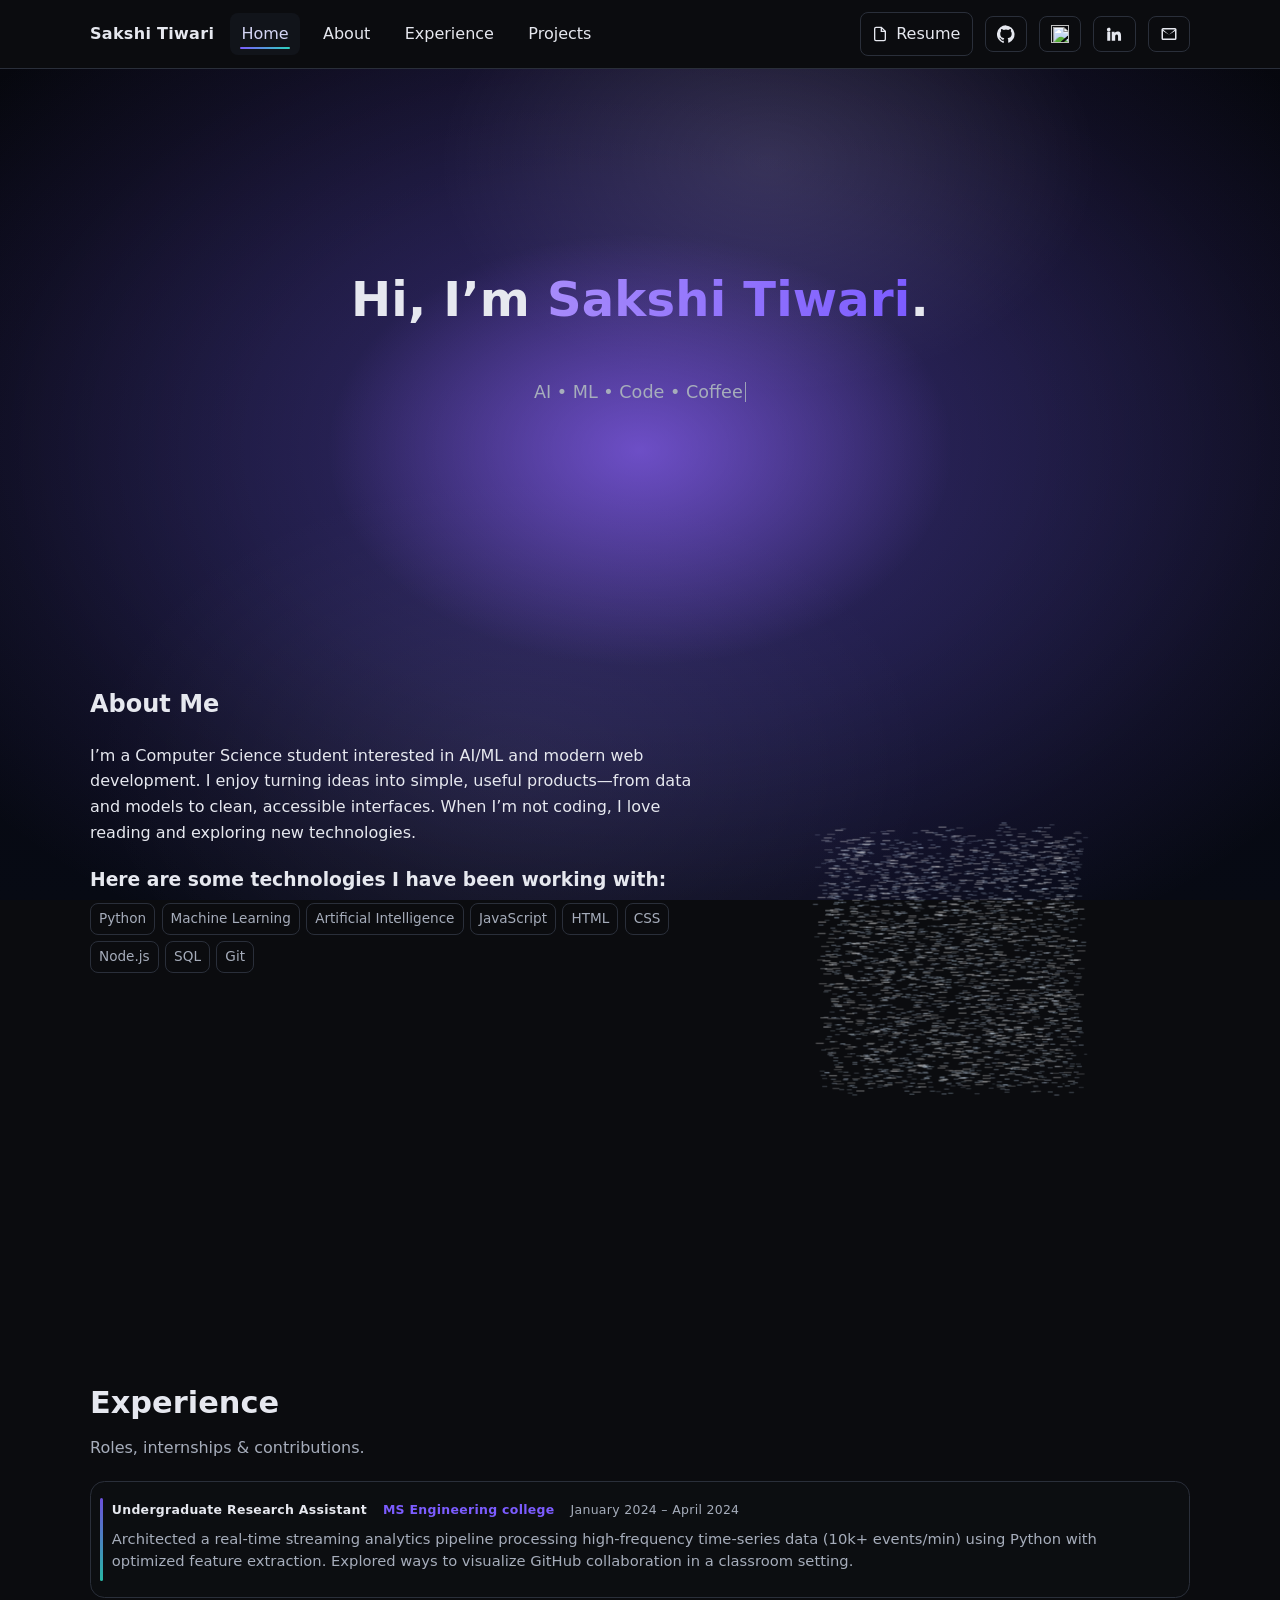
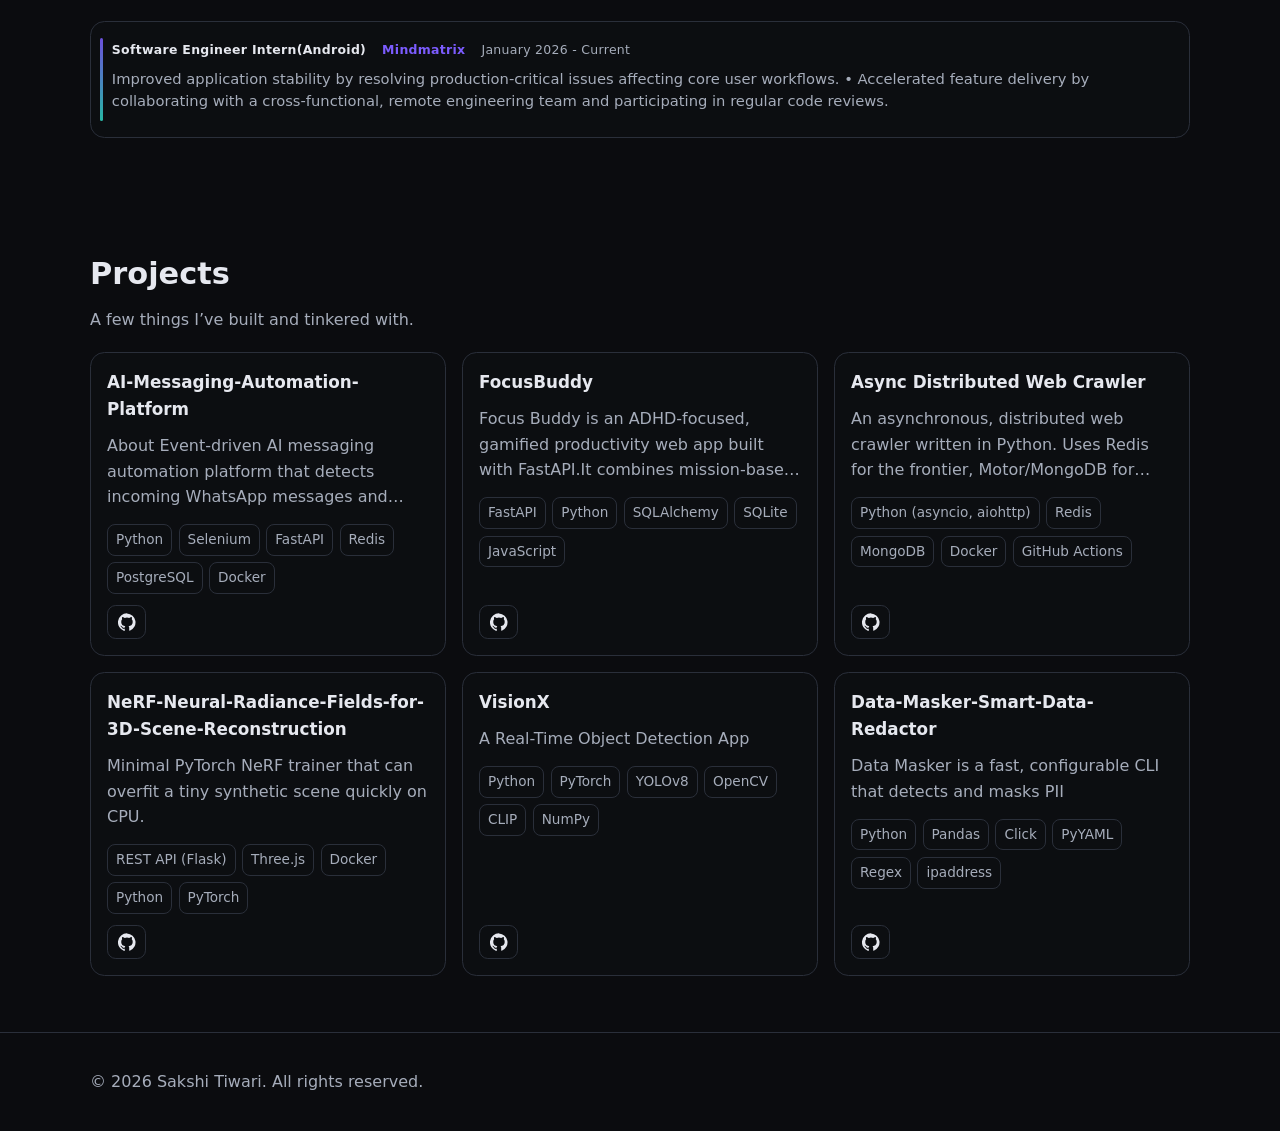
==== index.html @ 3c2d1589 "Fix site meta URLs for GitHub Pages" ====
<!doctype html>
<html lang="en" data-theme="dark">

<head>
  <meta charset="utf-8" />
  <meta name="viewport" content="width=device-width, initial-scale=1" />
  <title>Sakshi Tiwari — Portfolio</title>
  <meta name="description"
    content="Portfolio of Sakshi Tiwari — Computer Science student: projects, skills, and contact." />

  <!-- SEO / Social -->
  <meta property="og:title" content="Sakshi Tiwari — Portfolio" />
  <meta property="og:description" content="Computer Science student — selected projects and ways to get in touch." />
  <meta property="og:type" content="website" />
  <meta property="og:url" content="https://sakshi8365.github.io/Sakshi/" />
  <meta property="og:image" content="https://sakshi8365.github.io/Sakshi/assets/og-image.jpg" />
  <meta name="twitter:image" content="https://sakshi8365.github.io/Sakshi/assets/og-image.jpg" />
  <meta name="twitter:card" content="summary_large_image" />
  <!-- Reduce caching so updates appear immediately -->
  <meta http-equiv="Cache-Control" content="no-cache, no-store, must-revalidate" />
  <meta http-equiv="Pragma" content="no-cache" />
  <meta http-equiv="Expires" content="0" />

  <!-- Favicon uses your OG image so tab icon matches -->
  <link rel="icon" href="assets/og-image.jpg?v=3" type="image/jpeg" />
  <link rel="apple-touch-icon" href="assets/og-image.jpg?v=3" />
  <link rel="stylesheet" href="css/styles.css?v=31" />
  <script defer src="js/script.js?v=62"></script>
</head>

<body>
  <a class="skip-link" href="#main">Skip to content</a>
  <!-- Global background effect layers: shine, shimmer, glimmer -->
  <div class="bg-effect-layers" aria-hidden="true">
    <div class="bg-shimmer"></div>
    <div class="bg-shine"></div>
    <div class="bg-glimmer-layer"></div>
  </div>

  <header class="site-header" role="banner">
    <div class="container header-inner">
      <div class="brand">
        <a class="logo" href="#home">Sakshi Tiwari</a>
        <nav class="nav nav-links" aria-label="In-page">
          <a href="#home">Home</a>
          <a href="#about">About</a>
          <a href="#experience">Experience</a>
          <a href="#projects">Projects</a>
        </nav>
      </div>
      <nav class="nav" aria-label="Primary">
        <a class="btn shine shimmer" href="assets/resume.pdf?v=6" target="_blank" rel="noopener" download aria-label="Resume" title="Resume">
          <svg class="icon" viewBox="0 0 24 24" width="16" height="16" aria-hidden="true" focusable="false">
            <path fill="none" stroke="currentColor" stroke-width="2" d="M14 2H6a2 2 0 0 0-2 2v16a2 2 0 0 0 2 2h12a2 2 0 0 0 2-2V8z" />
            <polyline fill="none" stroke="currentColor" stroke-width="2" points="14 2 14 8 20 8" />
          </svg>
          <span>Resume</span>
        </a>
        <a class="btn-icon icon-link" href="https://github.com/Sakshi8365" target="_blank" rel="noopener"
          aria-label="GitHub" title="GitHub">
          <svg class="icon" viewBox="0 0 24 24" width="18" height="18" aria-hidden="true" focusable="false">
            <path fill="currentColor"
              d="M12 .5a12 12 0 0 0-3.79 23.4c.6.11.82-.26.82-.58v-2.23c-3.34.73-4.04-1.61-4.04-1.61a3.18 3.18 0 0 0-1.34-1.76c-1.1-.75.09-.74.09-.74a2.5 2.5 0 0 1 1.82 1.22 2.54 2.54 0 0 0 3.47 1 2.54 2.54 0 0 1 .76-1.6c-2.66-.3-5.46-1.33-5.46-5.9a4.63 4.63 0 0 1 1.23-3.22 4.3 4.3 0 0 1 .12-3.18s1-.32 3.3 1.23a11.4 11.4 0 0 1 6 0c2.28-1.55 3.28-1.23 3.28-1.23.44 1 .47 2.14.1 3.18a4.63 4.63 0 0 1 1.23 3.22c0 4.6-2.8 5.6-5.47 5.9a2.84 2.84 0 0 1 .81 2.2v3.27c0 .32.21.7.83.58A12 12 0 0 0 12 .5z" />
          </svg>
        </a>
        <a class="btn-icon icon-link" href="https://leetcode.com/u/Lovechan/" target="_blank" rel="noopener" aria-label="LeetCode" title="LeetCode">
          <img src="https://cdn.simpleicons.org/leetcode/e6e8ef" width="18" height="18" alt="" style="display:block" />
        </a>
        <a class="btn-icon icon-link" href="https://www.linkedin.com/in/sakshitiwari2" target="_blank" rel="noopener"
          aria-label="LinkedIn" title="LinkedIn">
          <svg class="icon" viewBox="0 0 24 24" width="18" height="18" aria-hidden="true" focusable="false">
            <path fill="currentColor"
              d="M4.98 3.5a2.5 2.5 0 11.02 5.001A2.5 2.5 0 014.98 3.5zM3 9h4v12H3zM9 9h3.8v1.71h.05c.53-1 1.83-2.06 3.77-2.06 4.03 0 4.78 2.65 4.78 6.1V21h-4v-5.34c0-1.27-.02-2.9-1.77-2.9-1.78 0-2.05 1.38-2.05 2.8V21H9z" />
          </svg>
        </a>
        <a class="btn-icon icon-link" href="mailto:sakshit9703@gmail.com" aria-label="Email" title="Email">
          <svg class="icon" viewBox="0 0 24 24" width="18" height="18" aria-hidden="true" focusable="false">
            <path fill="currentColor"
              d="M20 4H4a2 2 0 0 0-2 2v12a2 2 0 0 0 2 2h16a2 2 0 0 0 2-2V6a2 2 0 0 0-2-2zm0 2v.01L12 13 4 6.01V6h16zM4 18V8l8 5 8-5v10H4z" />
          </svg>
        </a>
      </nav>
    </div>
  </header>

  <main id="main" class="site-main" role="main">
    <!-- Hero -->
    <section id="home" class="section hero" aria-label="Introduction">
      <div class="container hero-inner glimmer-host">
        <h1 class="reveal">Hi, I’m <span class="accent accent-animated">Sakshi Tiwari</span>.</h1>
        <p class="lead reveal reveal-2">
          <span id="typewriter" class="typewriter" aria-live="polite">I’m a Computer Science student exploring web and
            software development.</span>
        </p>

        <div class="glimmer-layer" aria-hidden="true"></div>
      </div>
    </section>

    <!-- About (moved up under hero) -->
    <section id="about" class="section" aria-label="About me">
      <div class="container">
        <div class="about-grid">
          <div>
            <h2>About Me</h2>
            <p>
              I’m a Computer Science student interested in AI/ML and modern web development. I enjoy turning ideas into
              simple, useful products—from data and models to clean, accessible interfaces. When I’m not coding, I love
              reading and exploring new technologies.
            </p>
            
            <div class="skills-block">
              <h3>Here are some technologies I have been working with:</h3>
              <ul class="tags" aria-label="Skills">
                <li>Python</li>
                <li>Machine Learning</li>
                <li>Artificial Intelligence</li>
                <li>JavaScript</li>
                <li>HTML</li>
                <li>CSS</li>
                <li>Node.js</li>
                <li>SQL</li>
                <li>Git</li>
              </ul>
            </div>
          </div>
          <div class="about-photo">
            <img class="about-photo-source" src="assets/download.png?v=1" alt="Photo of Sakshi Tiwari"
              width="480" height="560" loading="eager" decoding="async" />
            <canvas class="simulation-container photo-simulation" width="480" height="560" aria-label="Photo-based particle silhouette"></canvas>
          </div>
        </div>
      </div>
    </section>

    <!-- Experience -->
    <section id="experience" class="section" aria-label="Experience timeline">
      <div class="container">
        <div class="section-head">
          <h2>Experience</h2>
          <p class="section-sub">Roles, internships & contributions.</p>
        </div>
        <ol class="experience-list" aria-label="Timeline">
          <li class="experience-item reveal">
            <div class="exp-meta">
              <span class="exp-role">Undergraduate Research Assistant</span>
              <span class="exp-company">MS Engineering college</span>
              <span class="exp-dates">January 2024 – April 2024</span>
            </div>
            <p class="exp-desc">Architected a real-time streaming analytics pipeline processing high-frequency time-series data (10k+ events/min) using Python with optimized feature extraction.
 Explored ways to visualize GitHub collaboration in a classroom setting.</p>
          </li>
          <li class="experience-item reveal reveal-2">
            <div class="exp-meta">
              <span class="exp-role">Software Engineer Intern(Android)</span>
              <span class="exp-company">Mindmatrix</span>
              <span class="exp-dates">January 2026 - Current</span>
            </div>
            <p class="exp-desc"> Improved application stability by resolving production-critical issues affecting core user workflows.
• Accelerated feature delivery by collaborating with a cross-functional, remote engineering team and
participating in regular code reviews.</p>
            <ul class="exp-tags tags">
          
            </ul>
          </li>
        </ol>
      </div>
    </section>

    <!-- Projects -->
    <section id="My Pet Projects" class="section" aria-label="Projects">
      <div class="container">
        <div class="section-head">
          <h2>Projects</h2>
          <p class="section-sub">A few things I’ve built and tinkered with.</p>
        </div>
        <div id="projects-grid" class="grid" aria-live="polite"></div>
      </div>
    </section>


  </main>

  <footer class="site-footer" role="contentinfo">
    <div class="container">
      <p>© <span id="year"></span> Sakshi Tiwari. All rights reserved.</p>
    </div>
  </footer>
</body>

</html>
---- css/styles.css ----
/*
  Portfolio styles
  - Mobile-first, responsive
  - Light/Dark via [data-theme] on html
*/

:root {
  --bg: #0b0c0f;
  --bg-elev: #141720;
  --text: #e6e8ef;
  --muted: #a6adbb;
  --accent: #7c5cff;
  --accent-2: #2dd4bf;
  --border: #2a2f3a;
  --shadow: 0 10px 30px rgba(0,0,0,.25);
  /* spotlight position for 3D glow */
  --spot-x: 50%;
  --spot-y: 50%;
  /* baseline gloss intensity for overlays */
  --gloss-opacity: .44;
}

html[data-theme="light"] {
  --bg: #ffffff;
  --bg-elev: #f7f7fb;
  --text: #0b0c0f;
  --muted: #4a5568;
  --accent: #5b34ff;
  --accent-2: #14b8a6;
  --border: #e5e7eb;
}

* { box-sizing: border-box; }
html, body { height: 100%; }
body {
  margin: 0;
  font-family: ui-sans-serif, system-ui, -apple-system, Segoe UI, Roboto, Helvetica, Arial, "Apple Color Emoji", "Segoe UI Emoji";
  background-color: var(--bg);
  color: var(--text);
  line-height: 1.6;
}

/* Smooth scroll between in-page links */
html { scroll-behavior: smooth; }

/* Themed background: black → purple emphasis */
html[data-theme="dark"] body {
  /* Deep navy base with brighter, shinier purple glow */
  background-image:
    /* Core bright glow that follows the spotlight */
    radial-gradient(520px 360px at var(--spot-x, 50%) var(--spot-y, 50%), rgba(146, 102, 255, 0.60) 0%, rgba(146, 102, 255, 0.00) 60%),
    /* Larger soft halo for smoother falloff */
    radial-gradient(1200px 820px at var(--spot-x, 50%) var(--spot-y, 50%), rgba(124, 92, 255, 0.38) 0%, rgba(124, 92, 255, 0.00) 70%),
  /* Subtle specular highlight near the top (a bit stronger) */
  radial-gradient(600px 420px at 60% 18%, rgba(255, 255, 255, 0.12) 0%, rgba(255, 255, 255, 0.00) 55%),
  /* Secondary soft highlight near bottom */
  radial-gradient(700px 480px at 40% 85%, rgba(255, 255, 255, 0.06) 0%, rgba(255, 255, 255, 0.00) 60%),
    /* Edge vignette for depth */
    radial-gradient(closest-side at 50% 50%, rgba(0, 0, 0, 0.00) 60%, rgba(0, 0, 0, 0.38) 100%),
    /* Base navy */
    linear-gradient(180deg, #0a0b16 0%, #0b1020 100%);
  background-attachment: fixed, fixed, fixed, fixed, fixed, fixed;
  background-repeat: no-repeat;
}

html[data-theme="light"] body {
  /* Brighter purple tint with gentle highlight for light mode */
  background-image:
    radial-gradient(520px 360px at var(--spot-x, 50%) var(--spot-y, 50%), rgba(146, 102, 255, 0.22) 0%, rgba(146, 102, 255, 0.00) 60%),
    radial-gradient(1000px 700px at var(--spot-x, 50%) var(--spot-y, 50%), rgba(124, 92, 255, 0.12) 0%, rgba(124, 92, 255, 0.00) 70%),
    radial-gradient(600px 420px at 60% 18%, rgba(255, 255, 255, 0.14) 0%, rgba(255, 255, 255, 0.00) 60%),
    linear-gradient(180deg, #f7f7fb 0%, #eef0f6 100%);
  background-attachment: fixed, fixed, fixed, fixed;
  background-repeat: no-repeat;
}

/* Glossy overlay that adds a sheen across the page */
@media (prefers-reduced-motion: no-preference) {
  /* Animated diagonal sweep for ULTRA gloss */
  html[data-theme="dark"] body::before {
    content: ""; position: fixed; inset: 0; pointer-events: none; z-index: 0;
    background-image:
      /* sheen sweep */
      linear-gradient(115deg,
        rgba(255,255,255,0.00) 32%,
        rgba(255,255,255,0.05) 42%,
        rgba(255,255,255,0.18) 49%,
        rgba(255,255,255,0.07) 54%,
        rgba(255,255,255,0.00) 64%),
      /* repeating sparkle layers */
      radial-gradient(circle at center, rgba(255,255,255,0.12) 0 1.2px, rgba(255,255,255,0) 2px),
      radial-gradient(circle at center, rgba(255,255,255,0.10) 0 1px, rgba(255,255,255,0) 1.6px),
      radial-gradient(circle at center, rgba(255,255,255,0.08) 0 1.4px, rgba(255,255,255,0) 2.2px);
    background-size: 200% 200%, 120px 120px, 90px 90px, 160px 160px;
    background-position: -120% -120%, 0 0, 35px 55px, 70px 20px;
    mix-blend-mode: screen;
    animation: sparkleDrift 18s linear infinite;
    opacity: .06;
  }
  html[data-theme="light"] body::before {
    content: ""; position: fixed; inset: 0; pointer-events: none; z-index: 0;
    background-image:
      linear-gradient(115deg,
        rgba(255,255,255,0.00) 32%,
        rgba(255,255,255,0.25) 45%,
        rgba(255,255,255,0.10) 52%,
        rgba(255,255,255,0.00) 64%),
      radial-gradient(circle at center, rgba(255,255,255,0.20) 0 1.2px, rgba(255,255,255,0) 2px),
      radial-gradient(circle at center, rgba(255,255,255,0.14) 0 1px, rgba(255,255,255,0) 1.6px),
      radial-gradient(circle at center, rgba(255,255,255,0.12) 0 1.4px, rgba(255,255,255,0) 2.2px);
    background-size: 200% 200%, 120px 120px, 90px 90px, 160px 160px;
    background-position: -120% -120%, 0 0, 35px 55px, 70px 20px;
    mix-blend-mode: overlay;
    animation: sparkleDrift 22s linear infinite;
    opacity: .04;
  }
  @keyframes sparkleDrift {
    to {
      background-position: 120% 120%, 40px 60px, 5px 85px, 90px 0;
    }
  }

  html[data-theme="dark"] body::after {
    content: ""; position: fixed; inset: 0; pointer-events: none; z-index: 0;
    background-image:
      radial-gradient(var(--gloss-size, 520px 380px) at var(--spot-x, 50%) var(--spot-y, 50%), rgba(255,255,255,0.18), rgba(255,255,255,0) 70%);
    mix-blend-mode: soft-light;
    opacity: var(--gloss-opacity, .12); transition: opacity .25s ease;
    background-repeat: no-repeat;
  }
  html[data-theme="light"] body::after {
    content: ""; position: fixed; inset: 0; pointer-events: none; z-index: 0;
    background-image:
      radial-gradient(var(--gloss-size, 520px 380px) at var(--spot-x, 50%) var(--spot-y, 50%), rgba(255,255,255,0.22), rgba(255,255,255,0) 70%);
    mix-blend-mode: overlay;
    opacity: var(--gloss-opacity, .10); transition: opacity .25s ease;
    background-repeat: no-repeat;
  }
  /* pulse via variable to allow JS control */
  html.gloss-active { --gloss-opacity: .10; }
}

/* Shape variants for the cursor-following glow */
@media (prefers-reduced-motion: no-preference) {
  /* RING (donut) shape - dark */
  html[data-glow-shape="ring"][data-theme="dark"] body::after {
    background-image:
      /* ring on top */
      radial-gradient(
        var(--gloss-size, 420px 420px) at var(--spot-x, 50%) var(--spot-y, 50%),
        rgba(255,255,255,0) 35%,
        rgba(255,255,255,0.34) 44%,
        rgba(255,255,255,0.10) 52%,
        rgba(255,255,255,0) 60%
      ),
      /* faint core */
      radial-gradient(180px 140px at var(--spot-x, 50%) var(--spot-y, 50%), rgba(255,255,255,0.06), rgba(255,255,255,0) 70%),
      /* angled streaks */
      linear-gradient(120deg,
        rgba(255,255,255,0.00) 15%,
        rgba(255,255,255,0.06) 32%,
        rgba(255,255,255,0.12) 37%,
        rgba(255,255,255,0.00) 44%,
        rgba(255,255,255,0.08) 52%,
        rgba(255,255,255,0.00) 60%);
  }
  /* RING (donut) shape - light */
  html[data-glow-shape="ring"][data-theme="light"] body::after {
    background-image:
      radial-gradient(
        var(--gloss-size, 420px 420px) at var(--spot-x, 50%) var(--spot-y, 50%),
        rgba(255,255,255,0) 35%,
        rgba(255,255,255,0.28) 44%,
        rgba(255,255,255,0.10) 52%,
        rgba(255,255,255,0) 60%
      ),
      radial-gradient(180px 140px at var(--spot-x, 50%) var(--spot-y, 50%), rgba(255,255,255,0.12), rgba(255,255,255,0) 70%),
      linear-gradient(120deg,
        rgba(255,255,255,0.00) 18%,
        rgba(255,255,255,0.20) 38%,
        rgba(255,255,255,0.10) 45%,
        rgba(255,255,255,0.00) 55%);
  }
}

/* Subtle AURA shape: soft multi-radius glow, no hard edges or streaks */
@media (prefers-reduced-motion: no-preference) {
  html[data-glow-shape="aura"][data-theme="dark"] body::after {
    background-image:
      radial-gradient(var(--gloss-size, 560px 420px) at var(--spot-x, 50%) var(--spot-y, 50%), rgba(255,255,255,0.14), rgba(255,255,255,0) 65%),
      radial-gradient(1100px 800px at var(--spot-x, 50%) var(--spot-y, 50%), rgba(255,255,255,0.05), rgba(255,255,255,0) 72%);
  }
  html[data-glow-shape="aura"][data-theme="light"] body::after {
    background-image:
      radial-gradient(var(--gloss-size, 560px 420px) at var(--spot-x, 50%) var(--spot-y, 50%), rgba(255,255,255,0.20), rgba(255,255,255,0) 65%),
      radial-gradient(1100px 800px at var(--spot-x, 50%) var(--spot-y, 50%), rgba(255,255,255,0.08), rgba(255,255,255,0) 72%);
  }
}

.container {
  width: min(1100px, 92%);
  margin: 0 auto;
}

.skip-link {
  position: absolute; left: -9999px; top: auto; width: 1px; height: 1px; overflow: hidden;
}
.skip-link:focus { position: static; width: auto; height: auto; padding: .5rem 1rem; background: var(--accent); color: #fff; }

/* Header */
.site-header { position: sticky; top: 0; z-index: 10; backdrop-filter: blur(8px); background: color-mix(in oklab, var(--bg) 85%, transparent); border-bottom: 1px solid var(--border); }
.header-inner { display: flex; align-items: center; justify-content: space-between; padding: .75rem 0; }
.logo { font-weight: 700; letter-spacing: .3px; color: var(--text); text-decoration: none; }
.brand { display: flex; align-items: center; gap: 1rem; }
.nav { display: flex; gap: .75rem; align-items: center; }
.nav a { color: var(--text); text-decoration: none; padding: .5rem .7rem; border-radius: .5rem; }
.nav a:hover { background: var(--bg-elev); }
.nav-links a { position: relative; }
.nav-links a::after {
  content: ""; position: absolute; left: .6rem; right: .6rem; bottom: .35rem; height: 2px;
  background: linear-gradient(90deg, var(--accent), var(--accent-2)); border-radius: 2px;
  transform: scaleX(0); transform-origin: left; transition: transform .25s ease;
}
.nav-links a.active { color: color-mix(in oklab, var(--text) 85%, var(--accent)); background: color-mix(in oklab, var(--bg-elev) 70%, transparent); }
.nav-links a.active::after { transform: scaleX(1); }

.btn { display: inline-flex; align-items: center; gap: .5rem; padding: .65rem 1rem; border: 1px solid var(--border); border-radius: .6rem; color: var(--text); text-decoration: none; background: transparent; box-shadow: none; }
.btn:hover { border-color: color-mix(in oklab, var(--accent) 60%, var(--border)); }
.btn-primary { background: linear-gradient(135deg, var(--accent), var(--accent-2)); color: #fff; border: none; }
.btn .icon { width: 16px; height: 16px; }
.btn-icon { display: inline-flex; align-items: center; justify-content: center; border: 1px solid var(--border); background: transparent; color: var(--text); border-radius: .55rem; padding: .45rem .6rem; cursor: pointer; line-height: 0; }
.btn-icon:hover { background: var(--bg-elev); }
.icon-link .icon { width: 18px; height: 18px; }

/* Starfield canvas behind content */
.starfield {
  position: fixed;
  inset: 0;
  z-index: 0;
  pointer-events: none;
  opacity: .18; /* default for dark */
}
html[data-theme="light"] .starfield { opacity: .10; }

/* Global background effect stack */
.bg-effect-layers { position:fixed; inset:0; pointer-events:none; z-index:0; }
.bg-effect-layers > * { position:absolute; inset:0; }

/* Low-performance mode (set by JS via html[data-perf="low"]) */
html[data-perf="low"] .bg-effect-layers { display: none; }
html[data-perf="low"] .glimmer-layer { display: none; }
html[data-perf="low"] .site-header { backdrop-filter: none; background: var(--bg); }
html[data-perf="low"] body::before,
html[data-perf="low"] body::after { content: none !important; }
html[data-perf="low"][data-theme="dark"] body,
html[data-perf="low"][data-theme="light"] body { background-attachment: scroll; }

/* Mobile/coarse pointer: apply the same performance fallbacks immediately */
@media (pointer: coarse) {
  .bg-effect-layers { display: none; }
  .glimmer-layer { display: none; }
  .site-header { backdrop-filter: none; background: var(--bg); }
  body::before,
  body::after { content: none !important; }
  html[data-theme="dark"] body,
  html[data-theme="light"] body { background-attachment: scroll; }
}

/* SHIMMER (global): slow gradient hue drift */
.bg-shimmer { background: linear-gradient(140deg, rgba(124,92,255,0.22), rgba(45,212,191,0.18), rgba(124,92,255,0.22)); mix-blend-mode: overlay; opacity:.32; }
html[data-theme="light"] .bg-shimmer { opacity:.25; }
@media (prefers-reduced-motion:no-preference) { .bg-shimmer { animation: bgShimmer 16s ease-in-out infinite alternate; background-size:200% 200%; } }
@keyframes bgShimmer { to { background-position: 100% 0; } }

/* SHINE (global): periodic diagonal sweep */
.bg-shine { background: linear-gradient(115deg, rgba(255,255,255,0) 35%, rgba(255,255,255,0.5) 49%, rgba(255,255,255,0) 64%); mix-blend-mode: screen; opacity:0; }
@media (prefers-reduced-motion:no-preference) { .bg-shine { animation: bgShineSweep 14s linear infinite; } }
@keyframes bgShineSweep { 0% { opacity:0; background-position:-120% 0; } 4% { opacity:.35; } 10% { opacity:.7; } 18% { opacity:.15; } 25% { opacity:0; background-position:120% 0; } 100% { opacity:0; background-position:120% 0; } }

/* GLIMMER (global): sparkles over full viewport */
.bg-glimmer-layer { mix-blend-mode: screen; }
.bg-glimmer-layer span { position:absolute; width:3px; height:3px; border-radius:50%; background: radial-gradient(circle, rgba(255,255,255,0.95) 0%, rgba(255,255,255,0) 70%); opacity:0; animation: glimmerPulseGlobal 7s linear infinite; box-shadow:0 0 6px rgba(255,255,255,.55); }
@keyframes glimmerPulseGlobal { 0% { transform:scale(.4); opacity:0; } 6% { opacity:.9; } 55% { opacity:.12; } 100% { transform:scale(1); opacity:0; } }
@media (prefers-reduced-motion:reduce) { .bg-glimmer-layer span { animation:none; opacity:.45; } }

/* SHINE: directional sheen sweep on hover */
.shine { position: relative; overflow: hidden; }
@media (prefers-reduced-motion: no-preference) {
  .shine::after {
    content: ""; position: absolute; top:0; left:-120%; width:120%; height:100%;
    background: linear-gradient(100deg,
      rgba(255,255,255,0) 35%,
      rgba(255,255,255,.55) 48%,
      rgba(255,255,255,0) 62%
    );
    mix-blend-mode: screen; pointer-events: none; opacity:0; transform: skewX(-20deg);
  }
  .shine:hover::after { animation: shineSweep 1.2s ease forwards; }
  @keyframes shineSweep {
    0% { left:-120%; opacity:0; }
    10% { opacity:.25; }
    55% { opacity:.65; }
    100% { left:110%; opacity:0; }
  }
}

/* SHIMMER: subtle continuous gradient shift */
@media (prefers-reduced-motion: no-preference) {
  .shimmer, .btn-primary.shimmer, .accent-animated.shimmer {
    background-size: 250% 100%;
    animation: shimmerShift 8s ease-in-out infinite;
  }
  @keyframes shimmerShift { 50% { background-position: 100% 0; } }
}

/* GLIMMER: tiny sparkles pulsing around a layer */
.glimmer-layer { position:absolute; inset:0; pointer-events:none; z-index:2; }
.glimmer-layer span { position:absolute; width:3px; height:3px; border-radius:50%;
  background: radial-gradient(circle, rgba(255,255,255,1) 0%, rgba(255,255,255,0) 70%);
  opacity:0; animation: glimmerPulse 5s linear infinite;
  box-shadow:0 0 6px rgba(255,255,255,.6);
}
@media (prefers-reduced-motion: reduce) { .glimmer-layer span { animation:none; opacity:.4; } }
@keyframes glimmerPulse {
  0% { transform:scale(.4); opacity:0; }
  5% { opacity:.95; }
  55% { opacity:.15; }
  100% { transform:scale(1); opacity:0; }
}

/* Sections */
.section { padding: 3.5rem 0; scroll-margin-top: 76px; }
.section-head { display: grid; gap: .5rem; margin-bottom: 1.25rem; }
.section-head h2 { margin: 0; font-size: clamp(1.4rem, 2.6vw, 1.9rem); }
.section-sub { margin: 0; color: var(--muted); }

/* Hero */
.hero { padding-top: 2.5rem; padding-bottom: 2rem; min-height: 60vh; display: grid; place-items: center; }
.hero-inner { text-align: center; display: grid; gap: .9rem; justify-items: center; }
.hero h1 { margin: 0 0 .5rem; font-size: clamp(2rem, 6vw, 3rem); letter-spacing: .2px; }
.lead { color: var(--muted); font-size: 1.1rem; }
.cta { display: flex; gap: .75rem; margin-top: 1.25rem; }
.accent { color: var(--accent-2); }

/* Hero particle silhouette canvas (no box treatment) */
.simulation-container {
  width: 100%;
  max-width: 560px;
  aspect-ratio: 4 / 5;
  display: block;
  margin: 0;
  border: 0;
  border-radius: 0;
  background: transparent;
  box-shadow: none;
  cursor: crosshair;
  touch-action: pan-y;
}
@media (pointer: fine) { .simulation-container { touch-action: none; } }
html[data-perf="low"] .simulation-container { cursor: default; }
@media (prefers-reduced-motion: reduce) { .simulation-container { cursor: default; } }

/* Animated accent text (subtle gradient shift) */
.accent-animated {
  background: linear-gradient(90deg, #a78bfa, #7c5cff, #2dd4bf);
  background-size: 200% 100%;
  -webkit-background-clip: text;
  background-clip: text;
  color: transparent;
}

@media (prefers-reduced-motion: no-preference) {
  html.ready .accent-animated { animation: hueShift 8s ease-in-out infinite alternate; }
  @keyframes hueShift { to { background-position: 100% 0; } }

  /* Entrance reveal */
  .reveal { opacity: 0; transform: translateY(12px) scale(.985); filter: blur(4px); }
  html.ready .reveal { animation: fadeUp .7s cubic-bezier(.22,1,.36,1) .05s both; }
  html.ready .reveal-2 { animation-delay: .18s; }
  html.ready .reveal-3 { animation-delay: .32s; }
  @keyframes fadeUp { to { opacity: 1; transform: none; filter: blur(0); } }
}

/* Typewriter caret */
.typewriter { position: relative; white-space: nowrap; }
@media (prefers-reduced-motion: no-preference) {
  .typewriter::after {
    content: "";
    display: inline-block;
    width: 1px; height: 1.1em; vertical-align: -0.2em;
    margin-left: .15rem; background: currentColor; opacity: .9;
    animation: caretBlink 1s steps(1) infinite;
  }
  @keyframes caretBlink { 50% { opacity: 0; } }
}

/* Grid */
.grid { display: grid; grid-template-columns: repeat(1, minmax(0, 1fr)); gap: 1rem; }
@media (min-width: 640px) { .grid { grid-template-columns: repeat(2, minmax(0, 1fr)); } }
@media (min-width: 980px) { .grid { grid-template-columns: repeat(3, minmax(0, 1fr)); } }
/* Ensure grid items stretch to equal height within each row */
.grid > * { align-self: stretch; }

/* Project Card */
.card { display: flex; flex-direction: column; gap: .65rem; padding: 1rem; border: 1px solid var(--border); border-radius: .9rem; background: color-mix(in oklab, var(--bg) 86%, var(--bg-elev)); position: relative; overflow: hidden; height: 100%; }
.card h3 { margin: 0; font-size: 1.05rem; }
.card p { margin: 0; color: var(--muted); }
.card .tags { margin-top: .25rem; }
/* Keep CTA aligned at bottom for visual symmetry */
.card .cta { margin-top: auto; }

/* Clamp text to keep card heights consistent */
.card h3 {
  display: -webkit-box; -webkit-line-clamp: 2; -webkit-box-orient: vertical; overflow: hidden;
  line-clamp: 2;
}
.card p {
  display: -webkit-box; -webkit-line-clamp: 3; -webkit-box-orient: vertical; overflow: hidden;
  line-clamp: 3;
}

/* Project card interactive styling */
.project-card { --scale: 1; --ty: 0px; transform: rotateX(var(--rx, 0deg)) rotateY(var(--ry, 0deg)) translateY(var(--ty)) scale(var(--scale)) translateZ(0); transform-style: preserve-3d; will-change: transform, box-shadow, background-color, filter; transition: transform .32s cubic-bezier(.22,1,.36,1), box-shadow .32s ease, border-color .22s ease, background-color .32s ease, filter .32s ease; }
.project-card::before {
  content: ""; position: absolute; inset: -1px; pointer-events: none; border-radius: inherit; opacity: 0;
  background-image:
    radial-gradient(260px 180px at var(--mx, 50%) var(--my, 50%), rgba(255,255,255,.26), rgba(255,255,255,0) 62%),
    radial-gradient(320px 220px at var(--mx, 50%) var(--my, 50%), color-mix(in oklab, var(--accent) 36%, transparent) 0%, transparent 72%);
  mix-blend-mode: screen; transition: opacity .16s ease; will-change: opacity, background-position;
}
.project-card:hover::before,
.project-card.touch-active::before { opacity: .22; }
html[data-theme="light"] .project-card::before { mix-blend-mode: overlay; }
.project-card:hover,
.project-card.touch-active {
  --scale: 1.12;
  --ty: -10px;
  border-color: color-mix(in oklab, var(--accent) 80%, var(--border));
  background: color-mix(in oklab, var(--bg) 74%, var(--bg-elev));
  filter: brightness(1.10) saturate(1.12);
  box-shadow:
    0 26px 56px rgba(0,0,0,.42),
    0 0 36px color-mix(in oklab, var(--accent) 34%, transparent);
}

@media (prefers-reduced-motion: no-preference) {
  /* glossy sweep on hover */
  .project-card::after {
    content: ""; position: absolute; inset: -1px; pointer-events: none; border-radius: inherit;
    background: linear-gradient(100deg, rgba(255,255,255,0) 45%, rgba(255,255,255,.20) 50%, rgba(255,255,255,0) 55%);
    background-size: 200% 100%; background-position: -120% 0;
    opacity: 0; transition: opacity .2s ease;
  }
  .project-card:hover::after,
  .project-card.touch-active::after { opacity: .12; animation: cardSheen 1.05s ease; }
  @keyframes cardSheen { to { background-position: 120% 0; } }
}

/* Scroll-in reveal for project cards */
.proj-reveal { opacity: 0; transform: translateY(12px) scale(.985); filter: blur(4px); }
.proj-reveal.in { opacity: 1; transform: none; filter: none; transition: opacity .6s cubic-bezier(.22,1,.36,1), transform .6s cubic-bezier(.22,1,.36,1), filter .6s cubic-bezier(.22,1,.36,1); }

/* Tags */
.tags { list-style: none; padding: 0; margin: .25rem 0 0; display: flex; flex-wrap: wrap; gap: .4rem; }
.tags li { padding: .25rem .5rem; border: 1px solid var(--border); border-radius: .5rem; font-size: .85rem; color: var(--muted); }

/* About */
.about-grid { display: grid; gap: 1rem; grid-template-columns: 1fr; align-items: start; }
@media (min-width: 800px) {
  .about-grid { grid-template-columns: 1.35fr 1fr; align-items: start; }
}
@media (min-width: 1100px) {
  .about-grid { grid-template-columns: 1.25fr 1fr; }
}

/* About photo styles */
.about-photo { align-self: start; justify-self: center; width: min(560px, 100%); position: relative; perspective: 1000px; --rx: 0deg; --ry: 0deg; --mx: 50%; --my: 50%; }

@media (min-width: 800px) { .about-photo { justify-self: end; } }
.about-photo > img { width: 100%; height: auto; display: block; border-radius: 1rem; border: 0; box-shadow: none; background: transparent; object-fit: cover; aspect-ratio: 4/5; transform: rotateX(var(--rx)) rotateY(var(--ry)) translateZ(0); transition: transform .2s ease-out, box-shadow .25s ease; will-change: transform; }
.about-photo-source { display: none !important; }
.about-photo .photo-simulation { border-radius: 1rem; }
/* Optional: make photo perfectly round by adding class .round to .about-photo */
.about-photo.round img { border-radius: 50%; aspect-ratio: 1 / 1; }
.about-photo::before,
.about-photo::after {
  content: none !important;
}

.skills-block { margin-top: 1.25rem; }
.skills-block h3 { margin: 0 0 .5rem; }

/* Contact */
.contact-card { border: 1px solid var(--border); border-radius: 1rem; padding: 1rem; background: color-mix(in oklab, var(--bg) 86%, var(--bg-elev)); }
.socials { display: flex; gap: .75rem; margin-top: .5rem; }
.social { text-decoration: none; color: var(--text); padding: .5rem .6rem; border-radius: .5rem; border: 1px solid var(--border); }
.social:hover { background: var(--bg-elev); }

/* Footer */
.site-footer { border-top: 1px solid var(--border); padding: 1.25rem 0; color: var(--muted); }

/* Focus styles */
:focus-visible { outline: 3px solid color-mix(in oklab, var(--accent) 70%, white); outline-offset: 2px; border-radius: .3rem; }

/* Experience timeline */
.experience-list { list-style: none; margin: 0; padding: 0; display: grid; gap: 1.4rem; }
.experience-item { position: relative; padding: 1.1rem 1rem 1.1rem 1.3rem; border: 1px solid var(--border); border-radius: .9rem; background: color-mix(in oklab, var(--bg) 86%, var(--bg-elev)); }
.experience-item::before { content: ""; position: absolute; left: .55rem; top: 1rem; bottom: 1rem; width: 3px; border-radius: 2px; background: linear-gradient(var(--accent), var(--accent-2)); opacity: .85; }
.exp-meta { display: flex; flex-wrap: wrap; gap: .45rem 1rem; font-size: .78rem; font-weight: 600; letter-spacing: .3px; }
.exp-role { color: var(--text); }
.exp-company { color: var(--accent); }
.exp-dates { color: var(--muted); font-weight: 500; }
.exp-desc { margin: .55rem 0 .45rem; color: var(--muted); font-size: .92rem; line-height: 1.5; }
.exp-tags { margin-top: .25rem; }
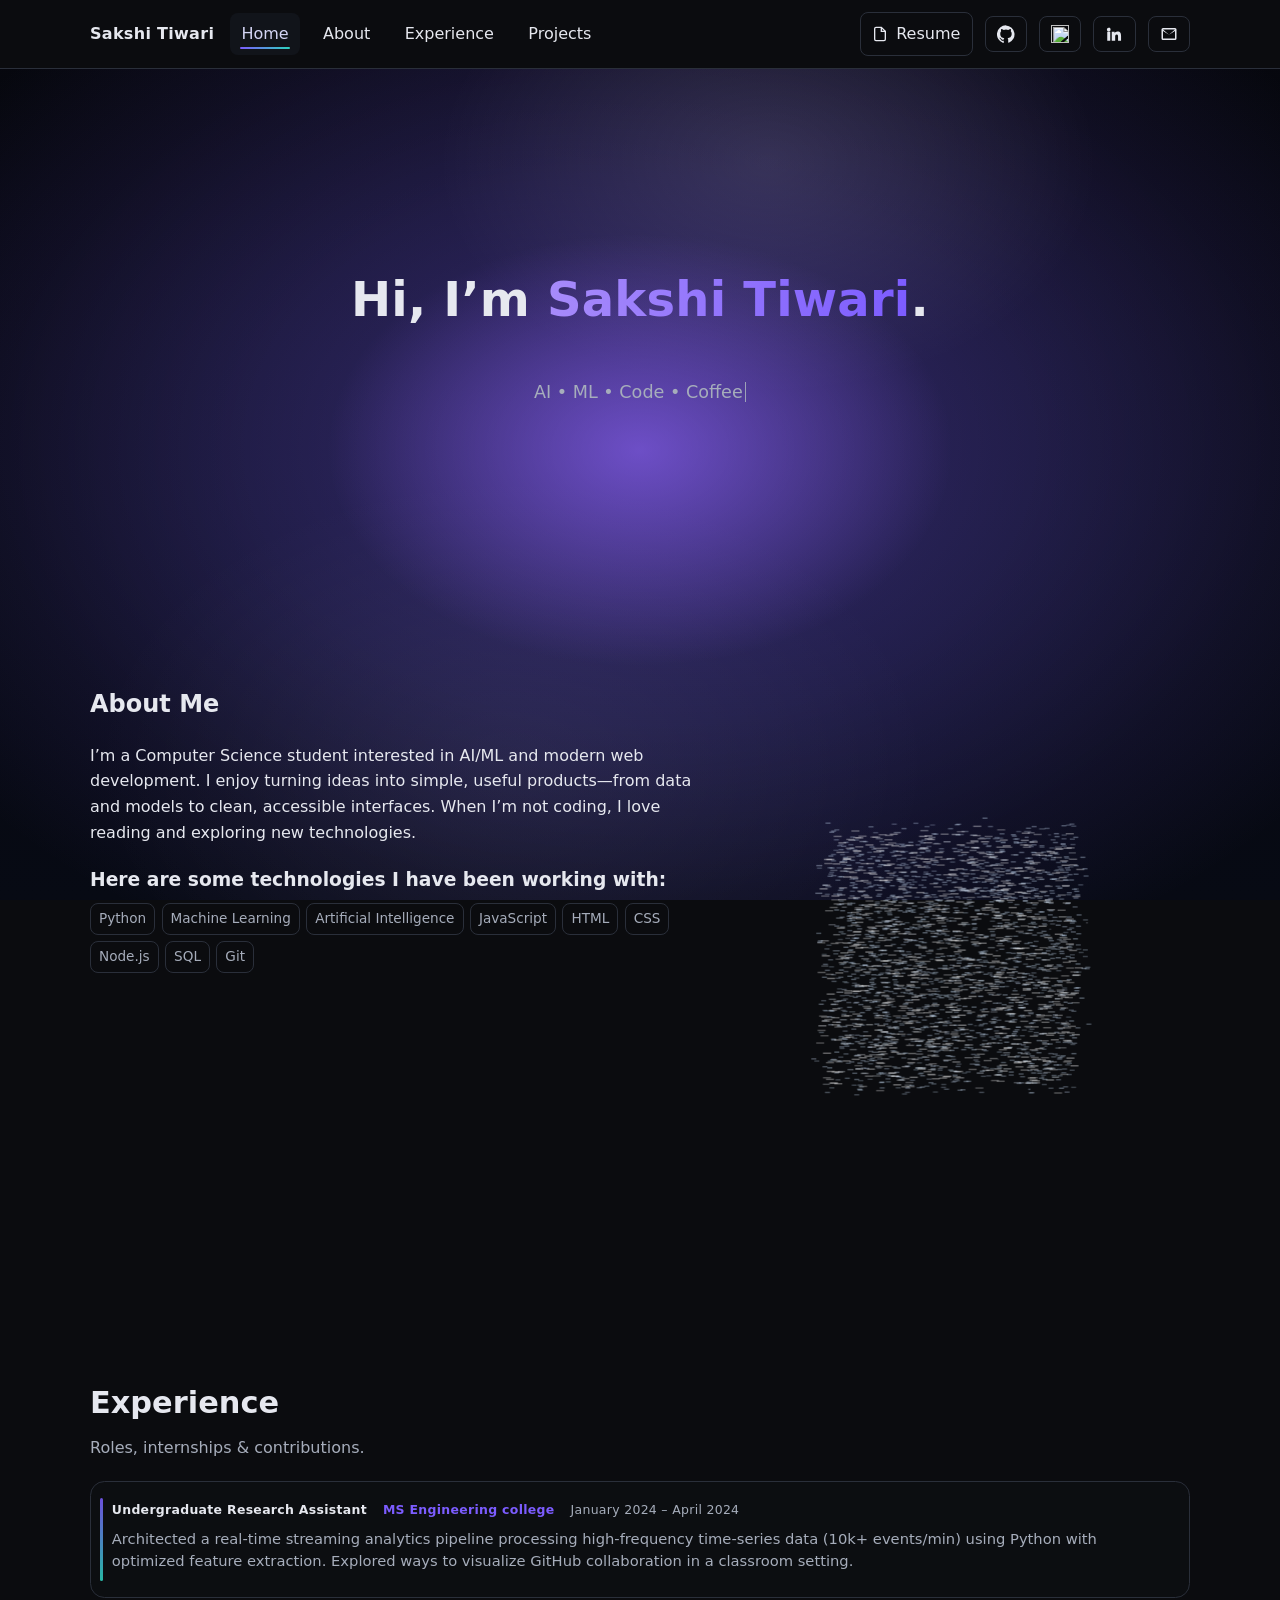
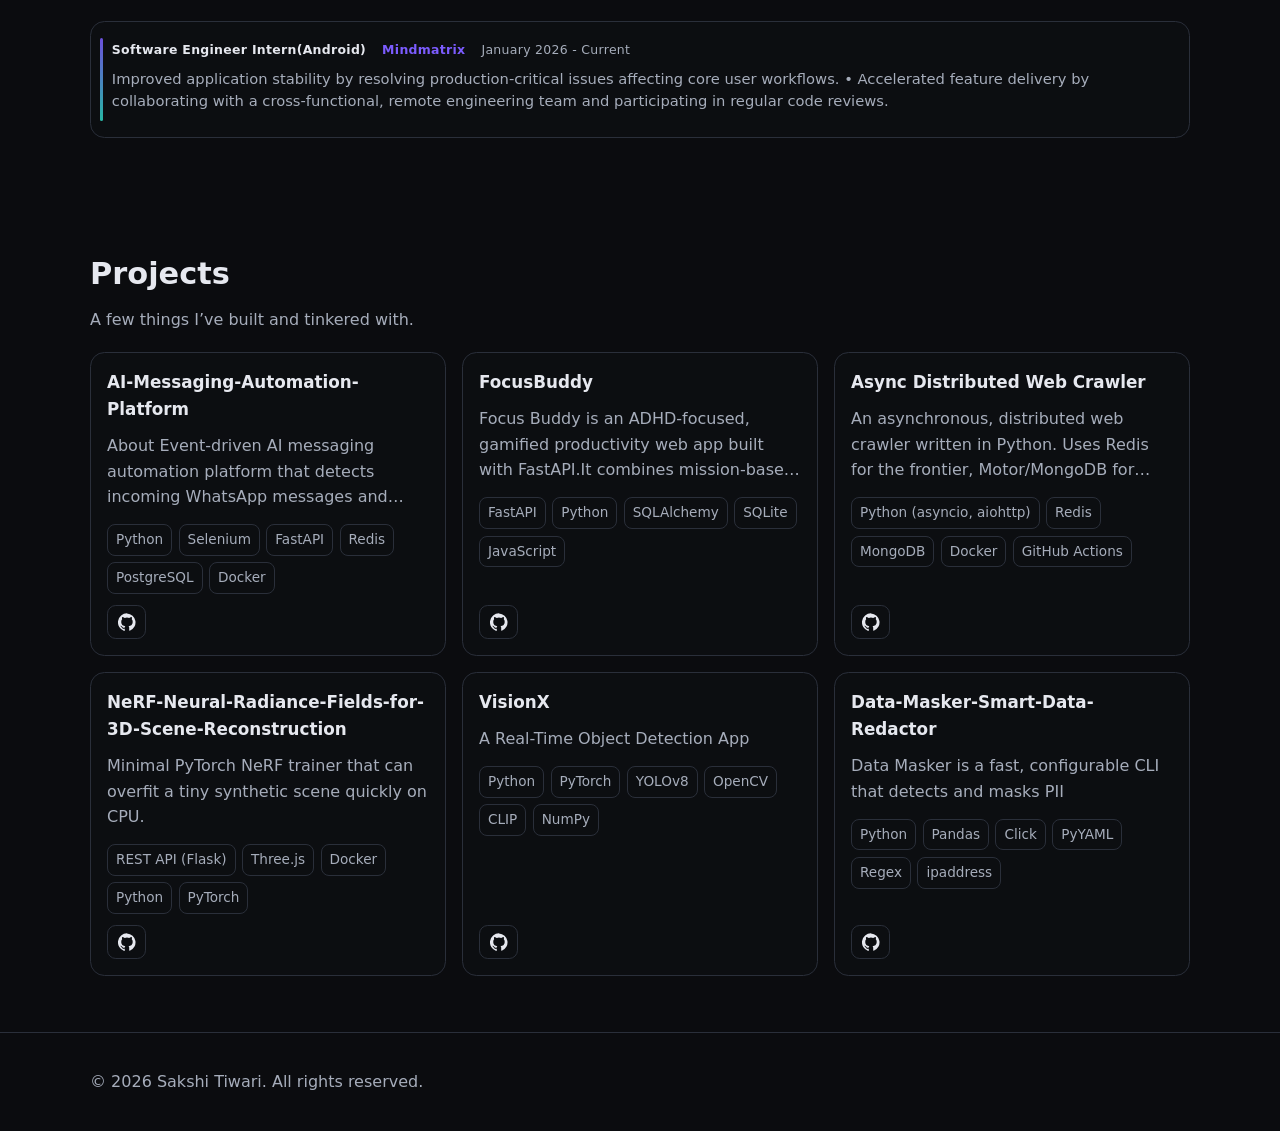
==== commit 5bdf5b94: "Update resume" ====
--- a/index.html
+++ b/index.html
@@ -49,7 +49,7 @@
         </nav>
       </div>
       <nav class="nav" aria-label="Primary">
-        <a class="btn shine shimmer" href="assets/resume.pdf?v=6" target="_blank" rel="noopener" download aria-label="Resume" title="Resume">
+        <a class="btn shine shimmer" href="assets/resume.pdf?v=7" target="_blank" rel="noopener" download aria-label="Resume" title="Resume">
           <svg class="icon" viewBox="0 0 24 24" width="16" height="16" aria-hidden="true" focusable="false">
             <path fill="none" stroke="currentColor" stroke-width="2" d="M14 2H6a2 2 0 0 0-2 2v16a2 2 0 0 0 2 2h12a2 2 0 0 0 2-2V8z" />
             <polyline fill="none" stroke="currentColor" stroke-width="2" points="14 2 14 8 20 8" />
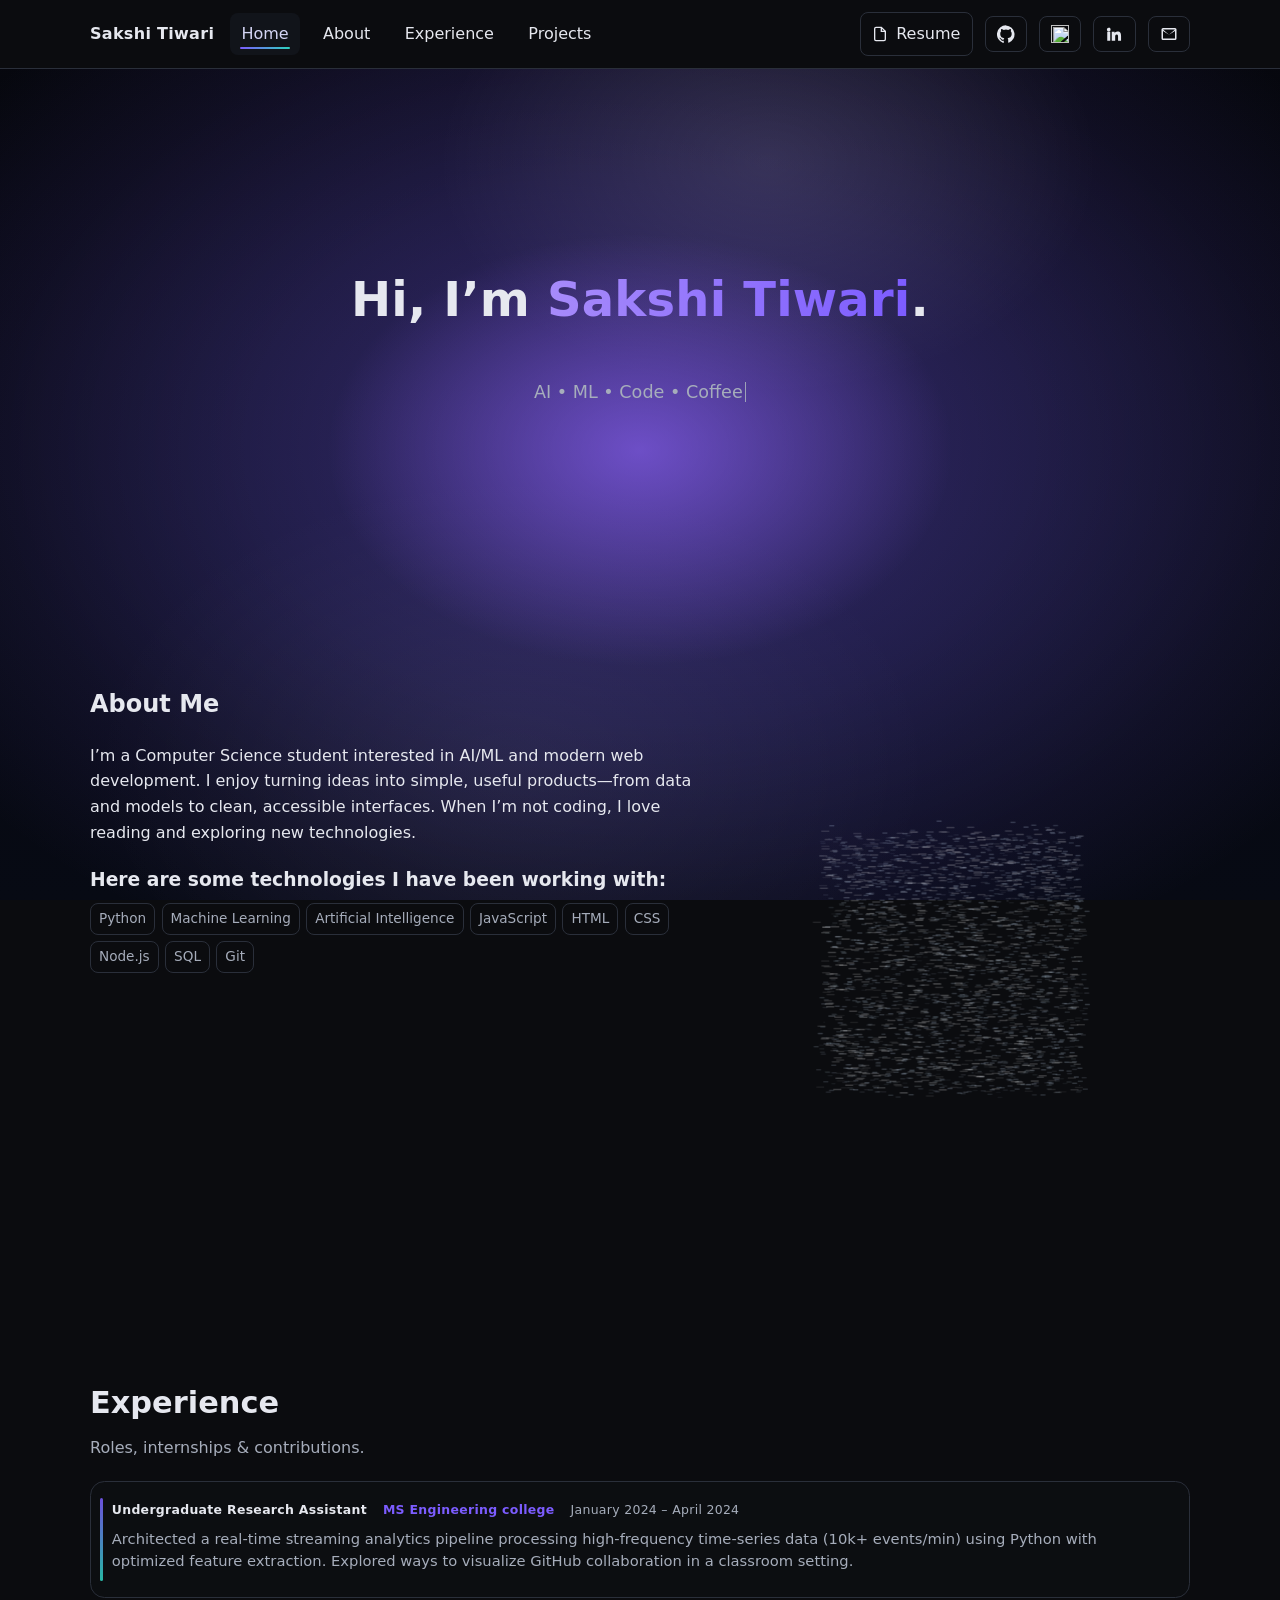
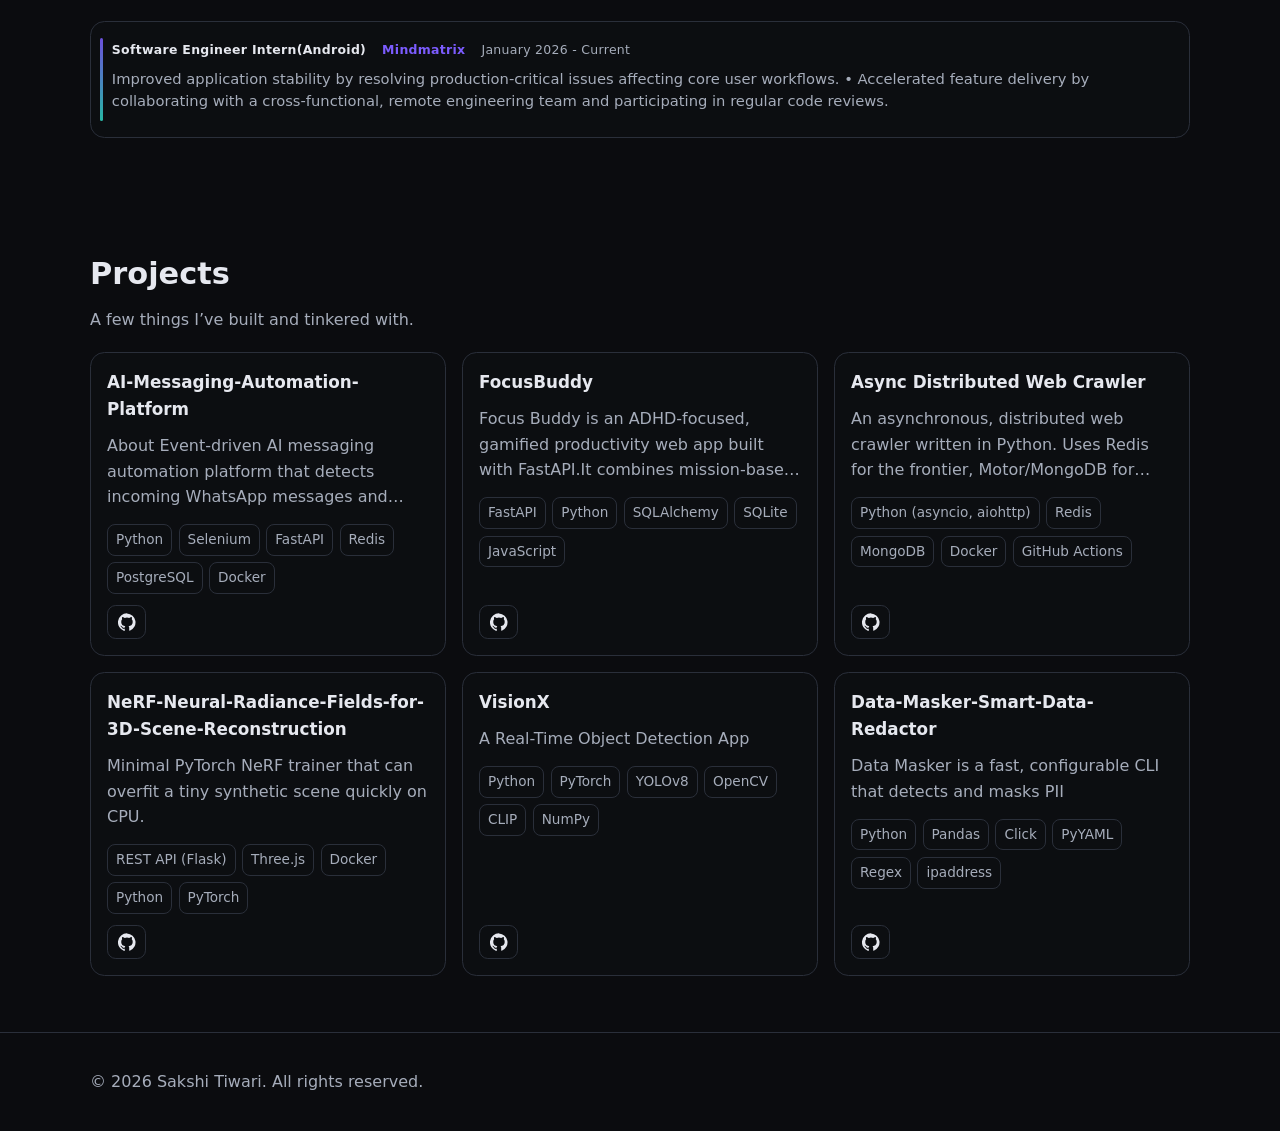
==== commit 9632082b: "Update resume PDF" ====
--- a/index.html
+++ b/index.html
@@ -49,7 +49,7 @@
         </nav>
       </div>
       <nav class="nav" aria-label="Primary">
-        <a class="btn shine shimmer" href="assets/resume.pdf?v=7" target="_blank" rel="noopener" download aria-label="Resume" title="Resume">
+        <a class="btn shine shimmer" href="assets/resume.pdf?v=8" target="_blank" rel="noopener" download aria-label="Resume" title="Resume">
           <svg class="icon" viewBox="0 0 24 24" width="16" height="16" aria-hidden="true" focusable="false">
             <path fill="none" stroke="currentColor" stroke-width="2" d="M14 2H6a2 2 0 0 0-2 2v16a2 2 0 0 0 2 2h12a2 2 0 0 0 2-2V8z" />
             <polyline fill="none" stroke="currentColor" stroke-width="2" points="14 2 14 8 20 8" />
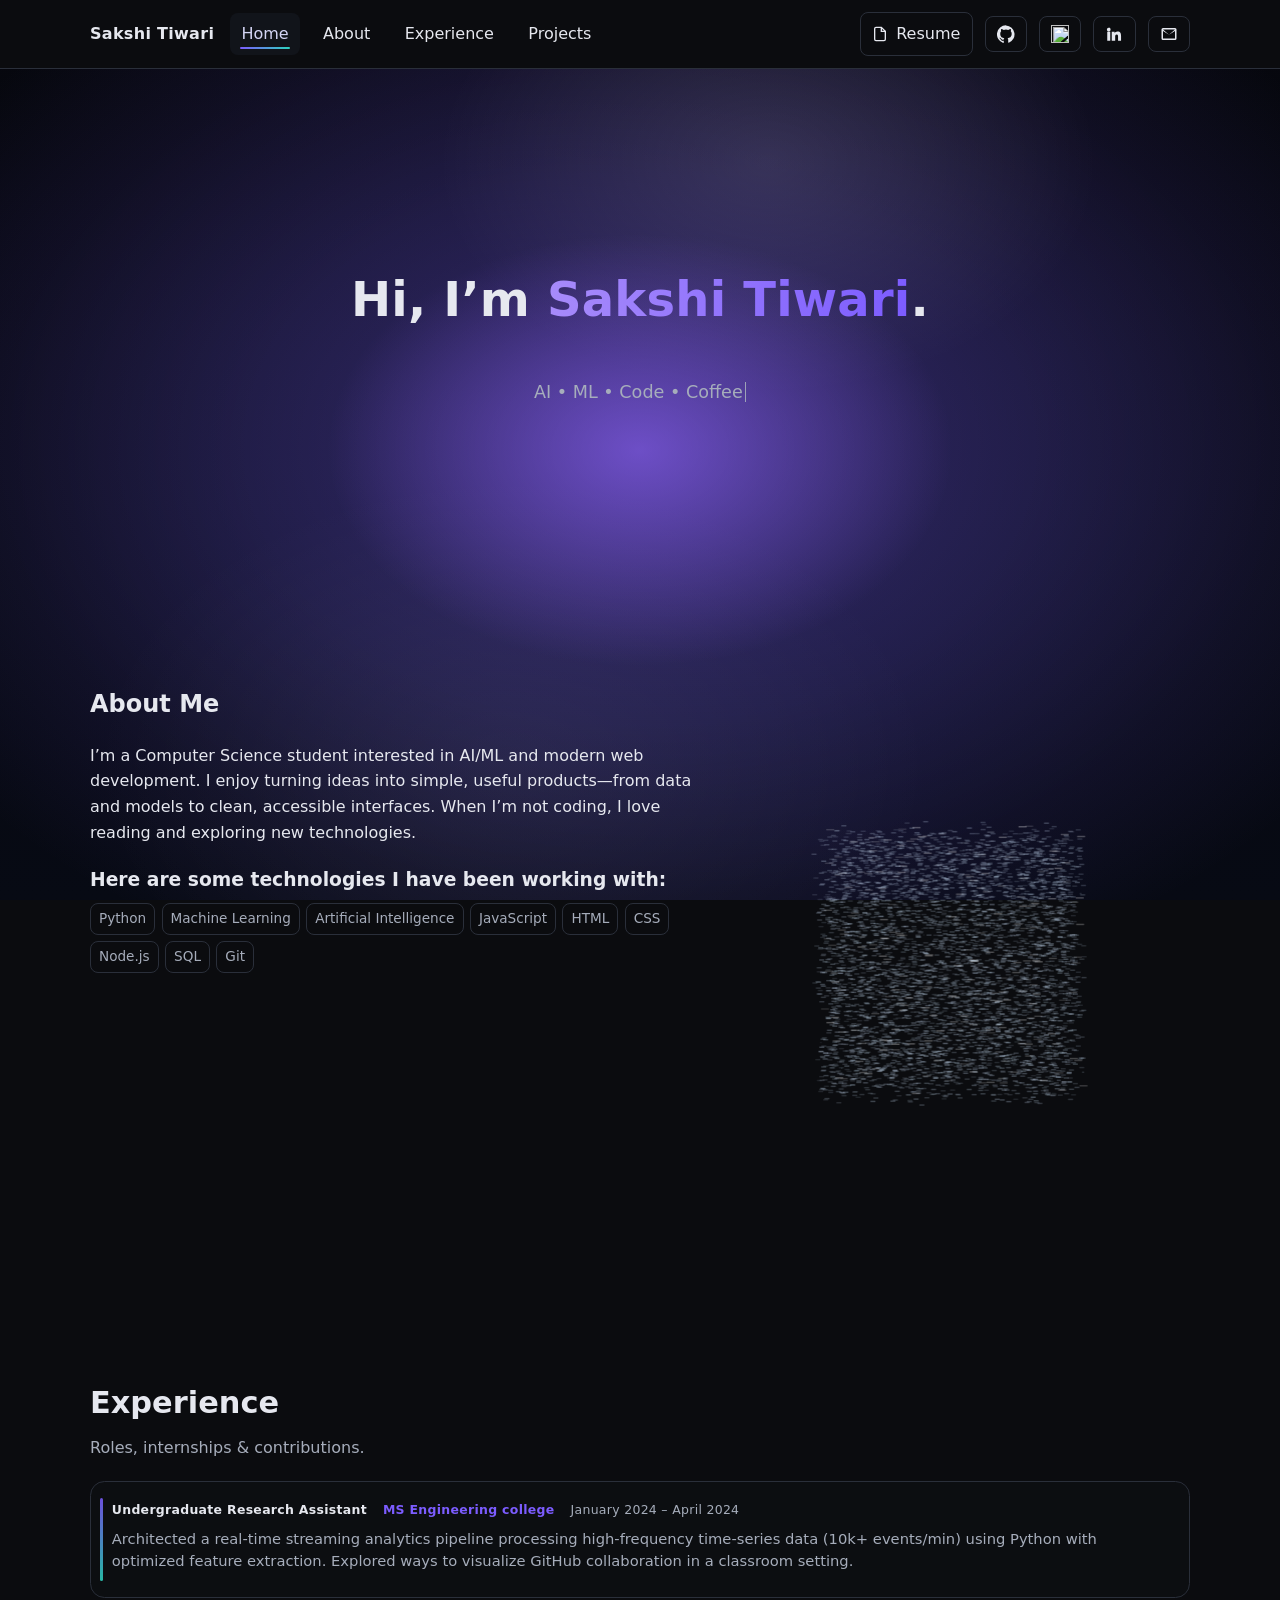
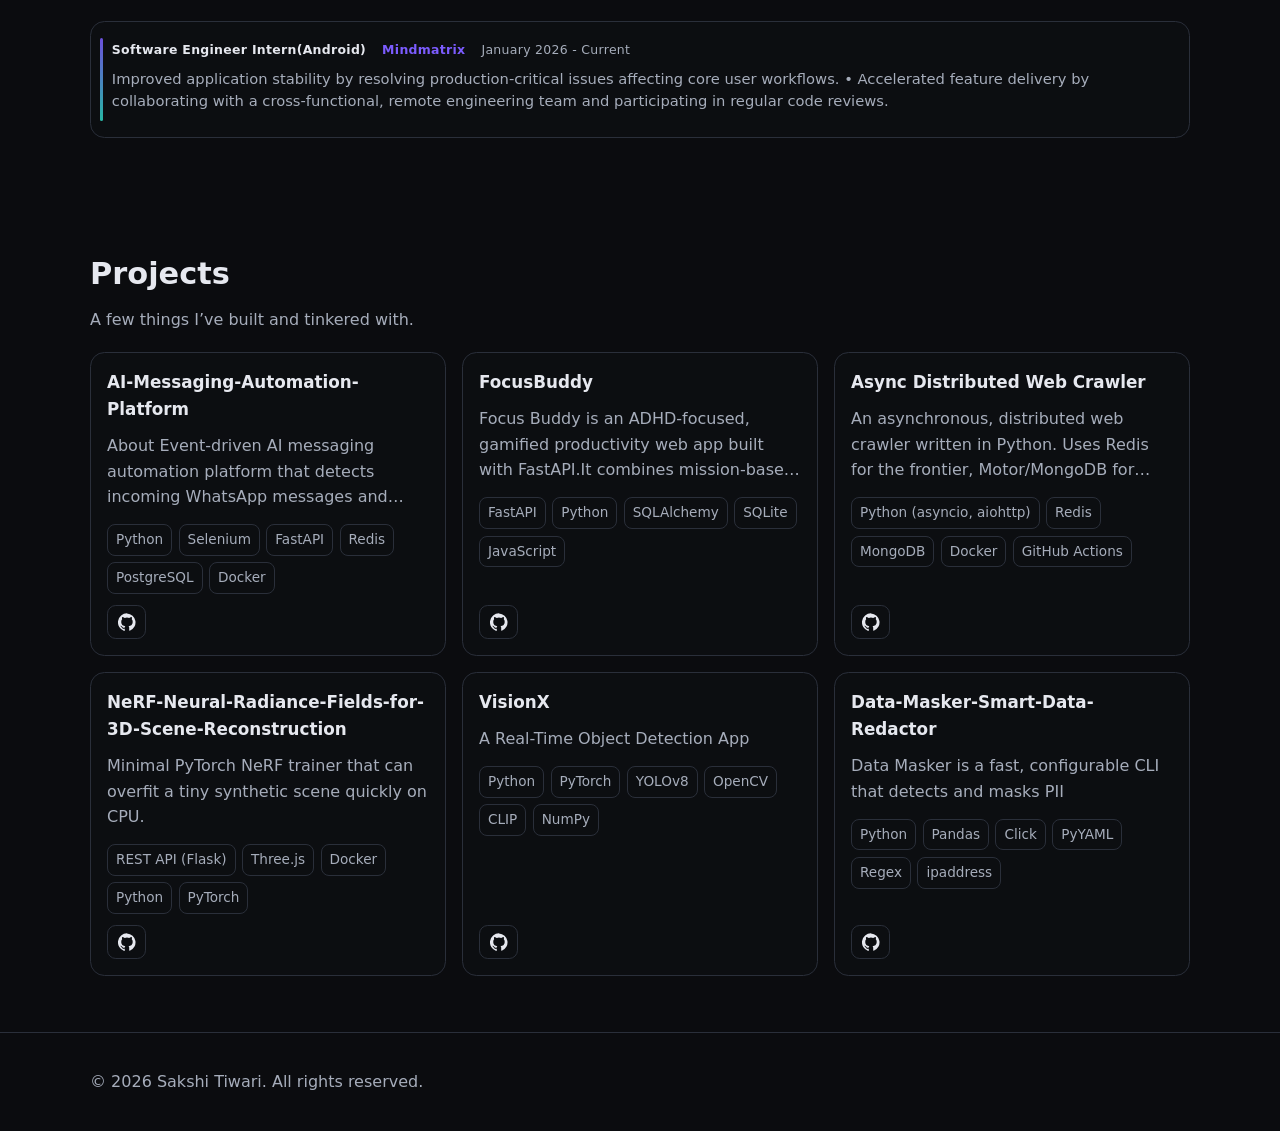
==== commit 02e2aabf: "Update profile/OG image" ====
--- a/index.html
+++ b/index.html
@@ -13,8 +13,8 @@
   <meta property="og:description" content="Computer Science student — selected projects and ways to get in touch." />
   <meta property="og:type" content="website" />
   <meta property="og:url" content="https://sakshi8365.github.io/Sakshi/" />
-  <meta property="og:image" content="https://sakshi8365.github.io/Sakshi/assets/og-image.jpg" />
-  <meta name="twitter:image" content="https://sakshi8365.github.io/Sakshi/assets/og-image.jpg" />
+  <meta property="og:image" content="https://sakshi8365.github.io/Sakshi/assets/WhatsApp_Image_2026-03-11_at_04.52.34-removebg-preview.png" />
+  <meta name="twitter:image" content="https://sakshi8365.github.io/Sakshi/assets/WhatsApp_Image_2026-03-11_at_04.52.34-removebg-preview.png" />
   <meta name="twitter:card" content="summary_large_image" />
   <!-- Reduce caching so updates appear immediately -->
   <meta http-equiv="Cache-Control" content="no-cache, no-store, must-revalidate" />
@@ -22,8 +22,8 @@
   <meta http-equiv="Expires" content="0" />
 
   <!-- Favicon uses your OG image so tab icon matches -->
-  <link rel="icon" href="assets/og-image.jpg?v=3" type="image/jpeg" />
-  <link rel="apple-touch-icon" href="assets/og-image.jpg?v=3" />
+  <link rel="icon" href="assets/WhatsApp_Image_2026-03-11_at_04.52.34-removebg-preview.png?v=1" type="image/png" />
+  <link rel="apple-touch-icon" href="assets/WhatsApp_Image_2026-03-11_at_04.52.34-removebg-preview.png?v=1" />
   <link rel="stylesheet" href="css/styles.css?v=31" />
   <script defer src="js/script.js?v=62"></script>
 </head>
@@ -125,7 +125,7 @@
             </div>
           </div>
           <div class="about-photo">
-            <img class="about-photo-source" src="assets/download.png?v=1" alt="Photo of Sakshi Tiwari"
+            <img class="about-photo-source" src="assets/WhatsApp_Image_2026-03-11_at_04.52.34-removebg-preview.png?v=1" alt="Photo of Sakshi Tiwari"
               width="480" height="560" loading="eager" decoding="async" />
             <canvas class="simulation-container photo-simulation" width="480" height="560" aria-label="Photo-based particle silhouette"></canvas>
           </div>
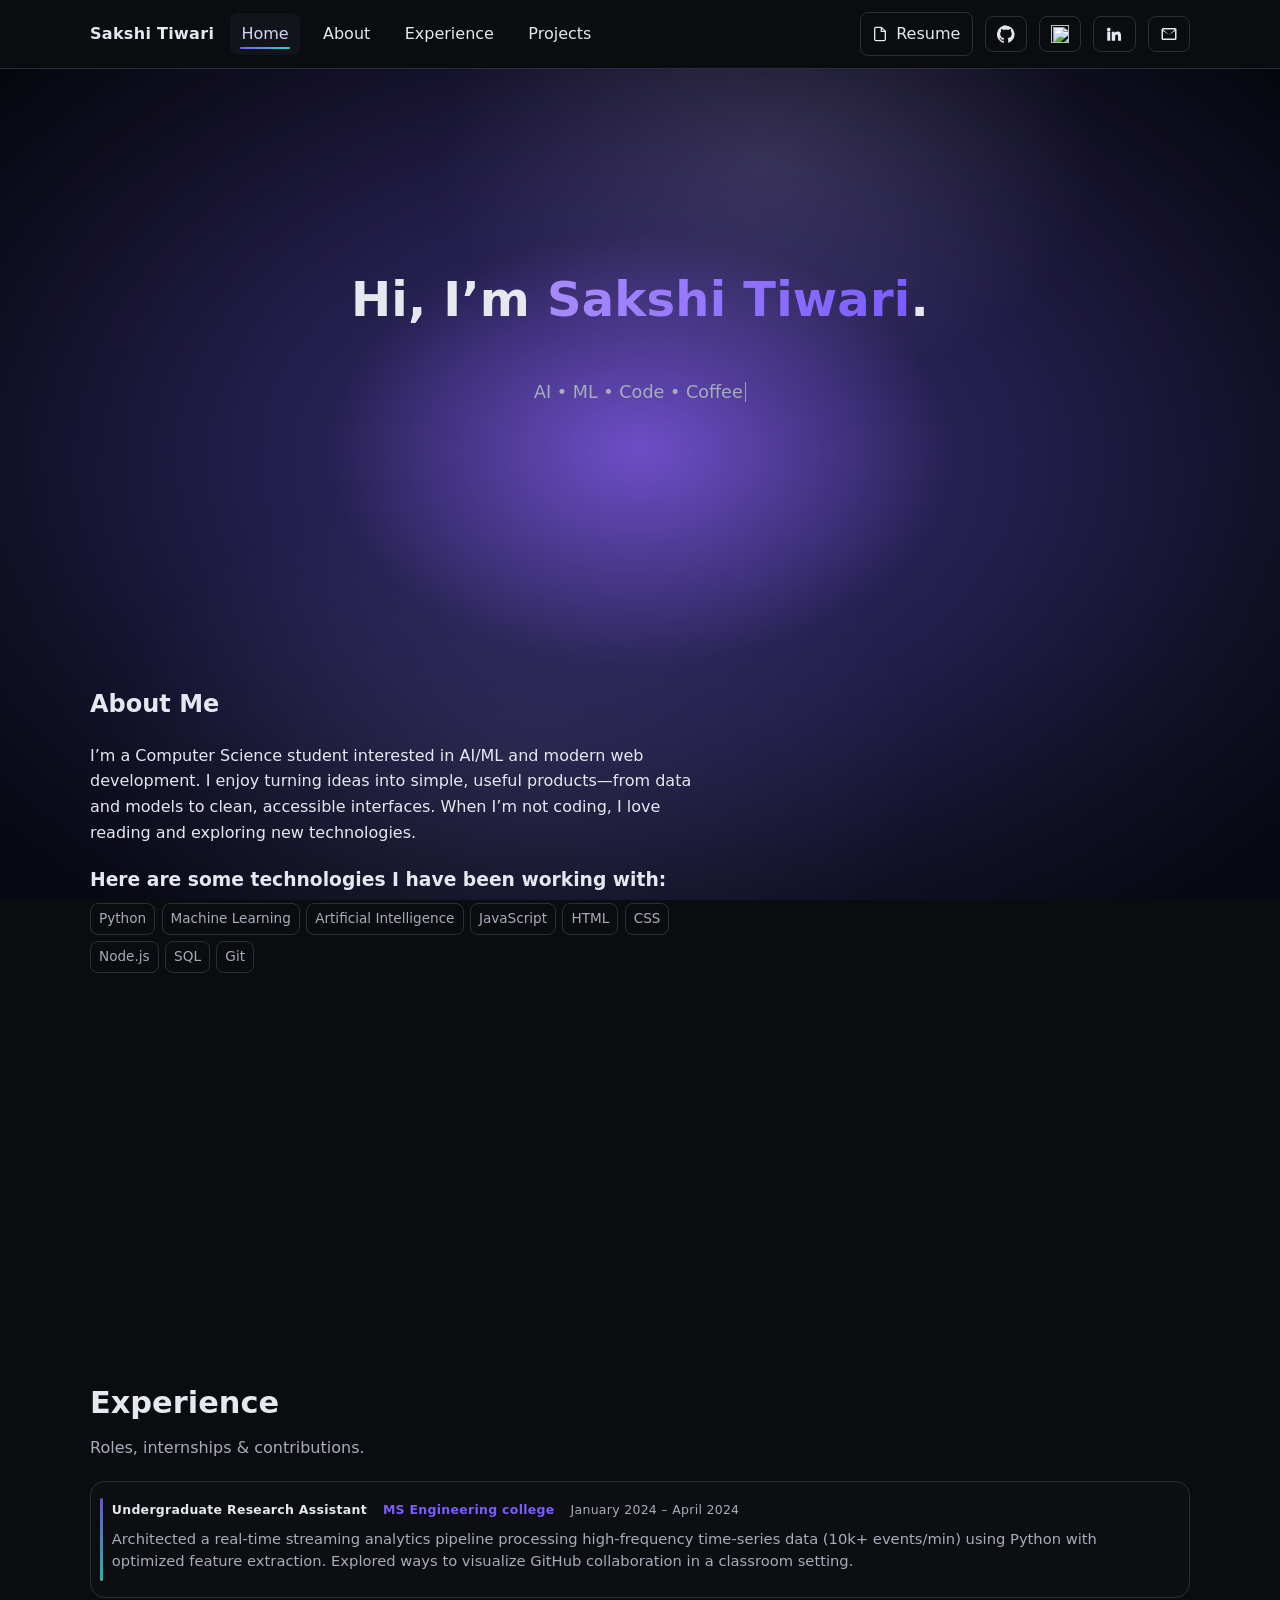
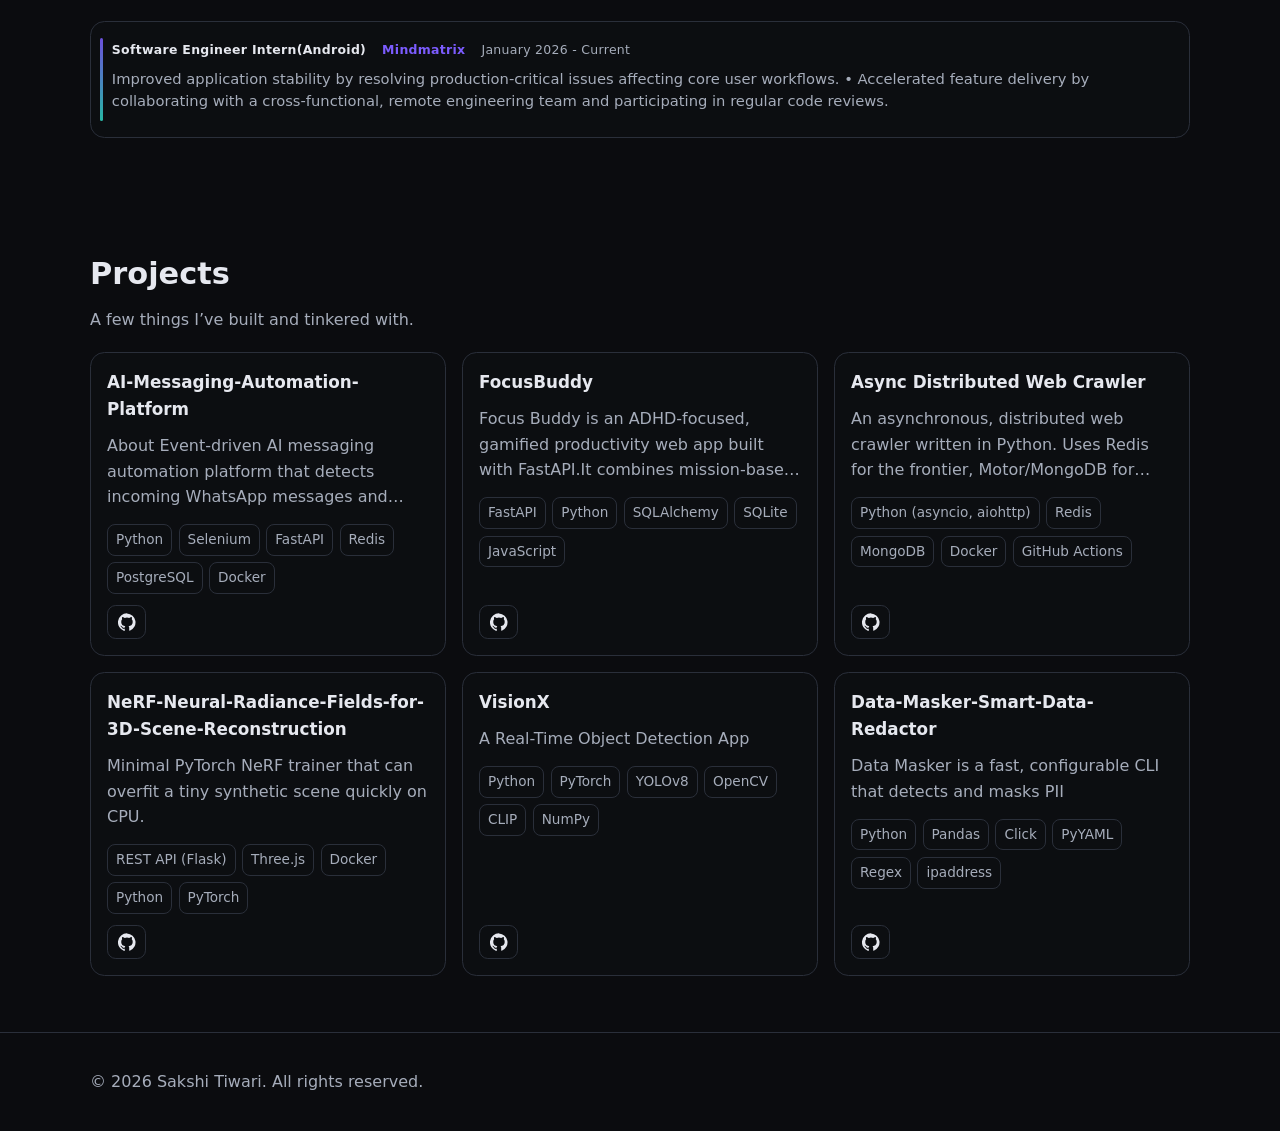
==== commit 642231b0: "Revert About photo source" ====
--- a/index.html
+++ b/index.html
@@ -125,7 +125,7 @@
             </div>
           </div>
           <div class="about-photo">
-            <img class="about-photo-source" src="assets/WhatsApp_Image_2026-03-11_at_04.52.34-removebg-preview.png?v=1" alt="Photo of Sakshi Tiwari"
+            <img class="about-photo-source" src="assets/download.png?v=1" alt="Photo of Sakshi Tiwari"
               width="480" height="560" loading="eager" decoding="async" />
             <canvas class="simulation-container photo-simulation" width="480" height="560" aria-label="Photo-based particle silhouette"></canvas>
           </div>
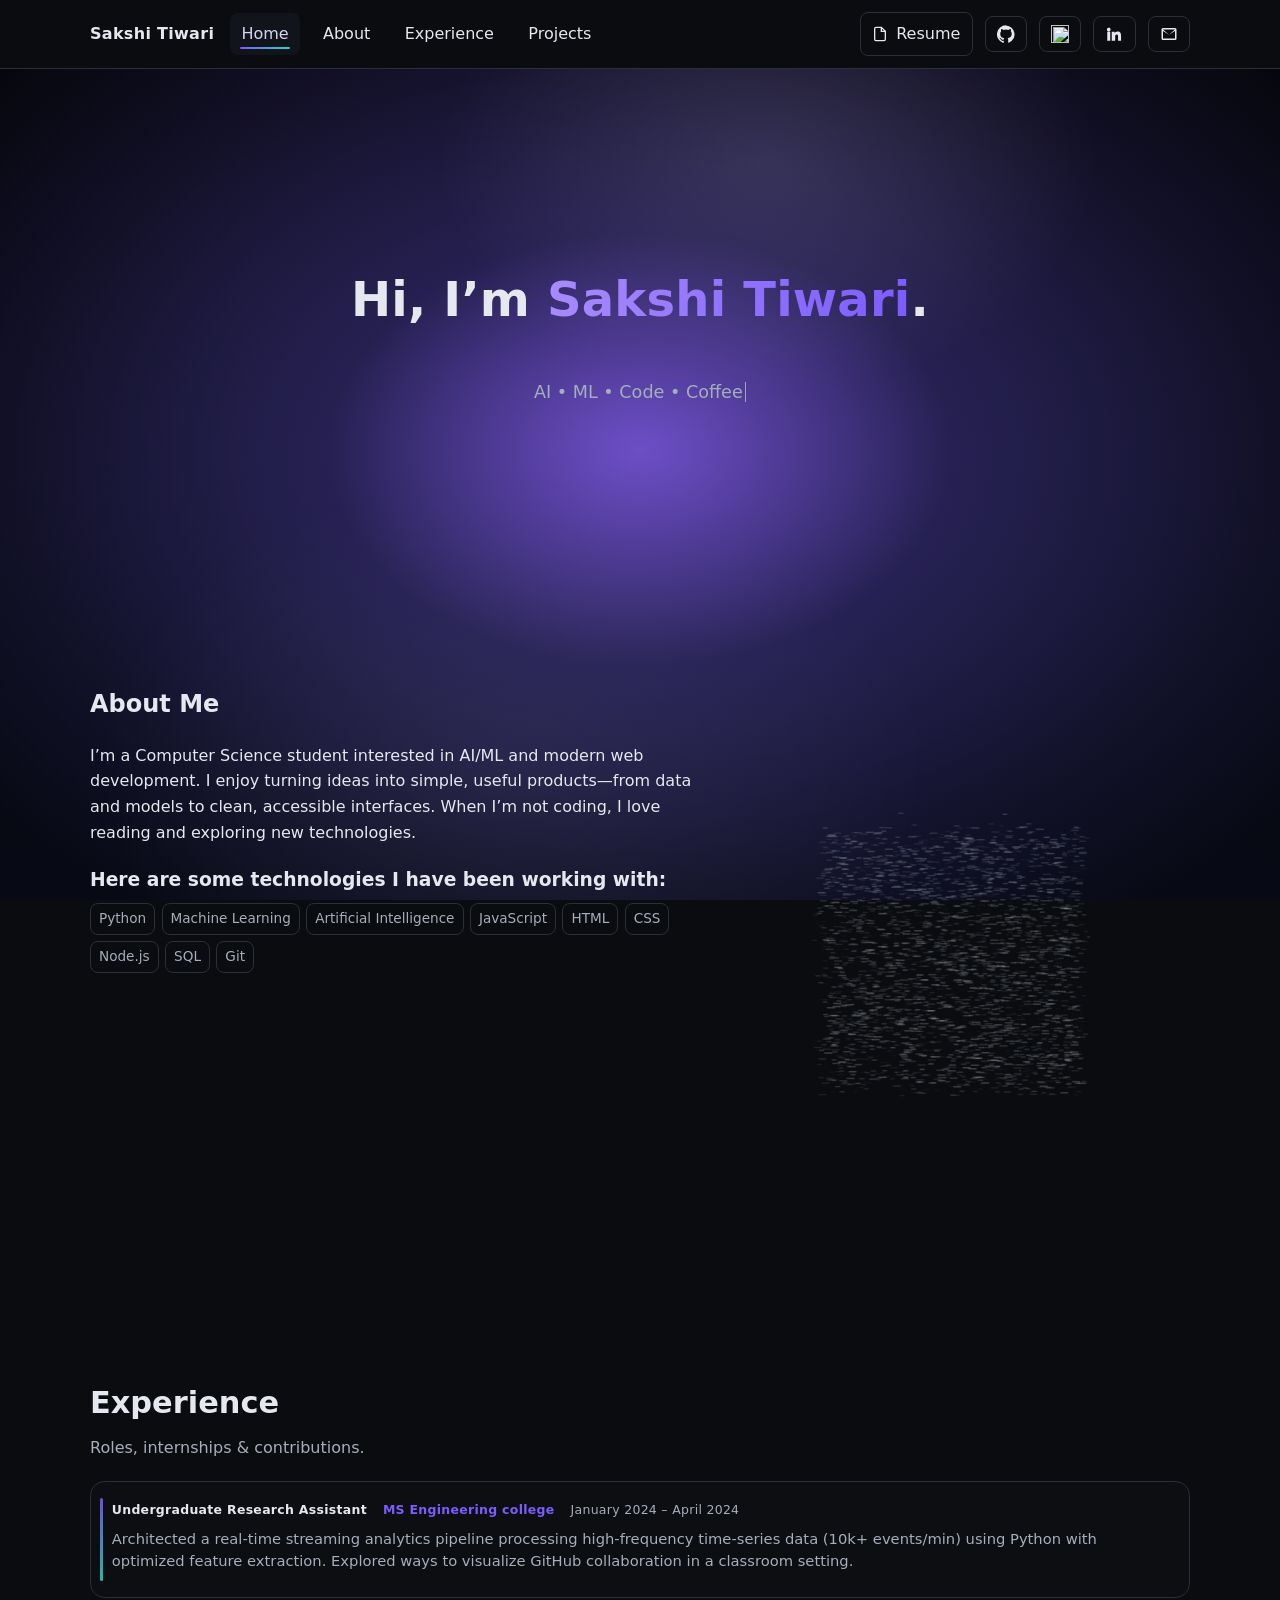
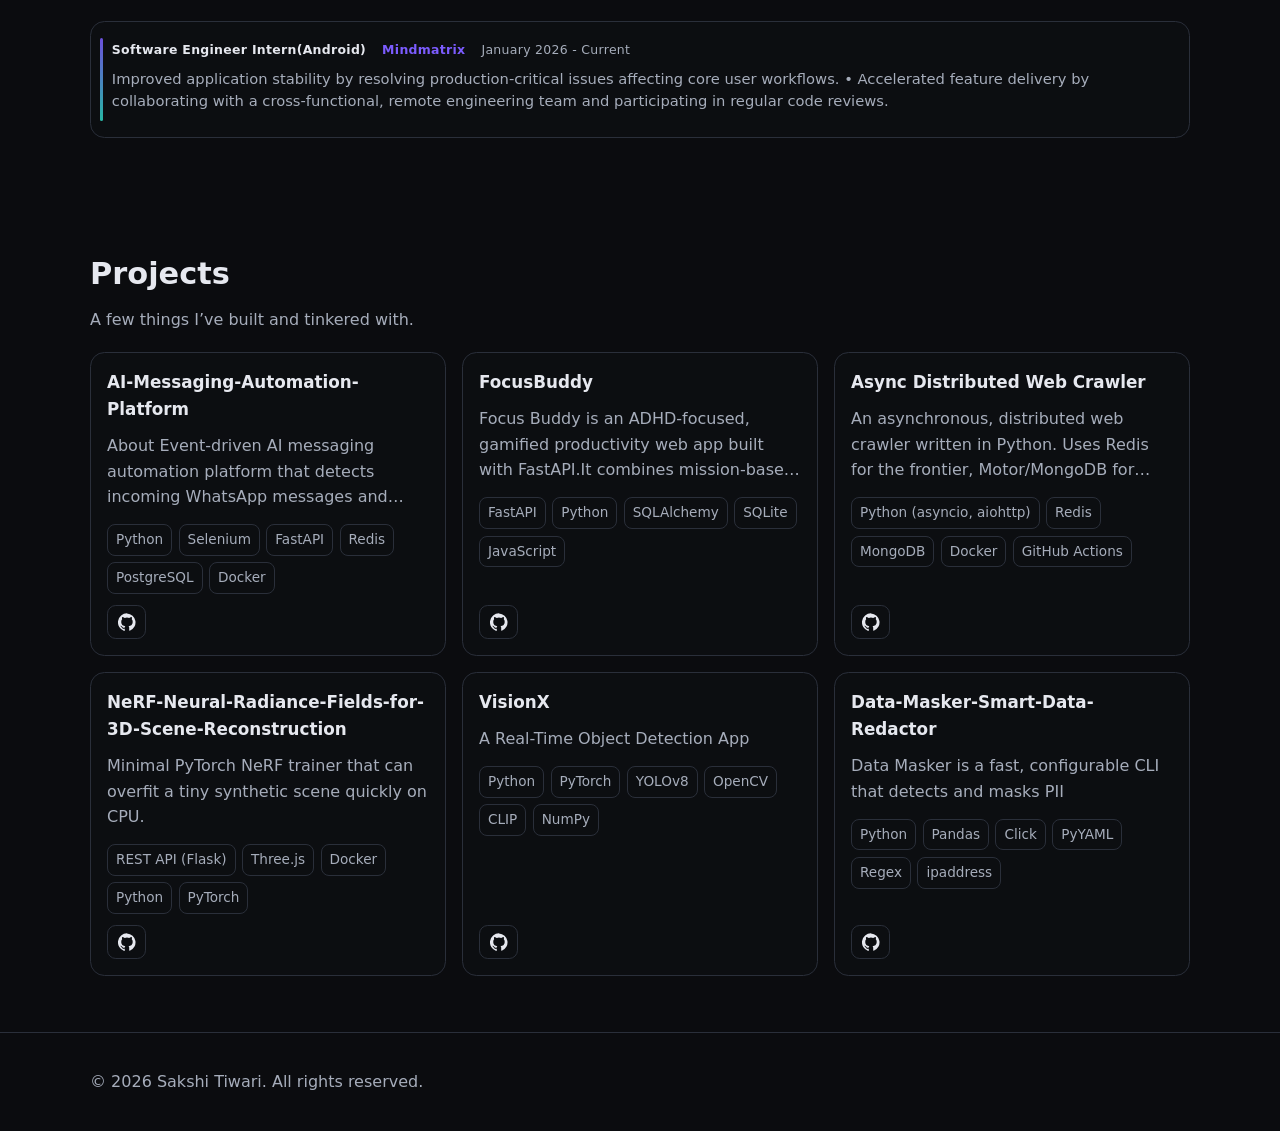
==== commit dd733831: "Update favicon and README preview image" ====
--- a/index.html
+++ b/index.html
@@ -13,15 +13,15 @@
   <meta property="og:description" content="Computer Science student — selected projects and ways to get in touch." />
   <meta property="og:type" content="website" />
   <meta property="og:url" content="https://sakshi8365.github.io/Sakshi/" />
-  <meta property="og:image" content="https://sakshi8365.github.io/Sakshi/assets/WhatsApp_Image_2026-03-11_at_04.52.34-removebg-preview.png" />
-  <meta name="twitter:image" content="https://sakshi8365.github.io/Sakshi/assets/WhatsApp_Image_2026-03-11_at_04.52.34-removebg-preview.png" />
+  <meta property="og:image" content="https://sakshi8365.github.io/Sakshi/assets/og-image.jpg" />
+  <meta name="twitter:image" content="https://sakshi8365.github.io/Sakshi/assets/og-image.jpg" />
   <meta name="twitter:card" content="summary_large_image" />
   <!-- Reduce caching so updates appear immediately -->
   <meta http-equiv="Cache-Control" content="no-cache, no-store, must-revalidate" />
   <meta http-equiv="Pragma" content="no-cache" />
   <meta http-equiv="Expires" content="0" />
 
-  <!-- Favicon uses your OG image so tab icon matches -->
+  <!-- Favicon -->
   <link rel="icon" href="assets/WhatsApp_Image_2026-03-11_at_04.52.34-removebg-preview.png?v=1" type="image/png" />
   <link rel="apple-touch-icon" href="assets/WhatsApp_Image_2026-03-11_at_04.52.34-removebg-preview.png?v=1" />
   <link rel="stylesheet" href="css/styles.css?v=31" />
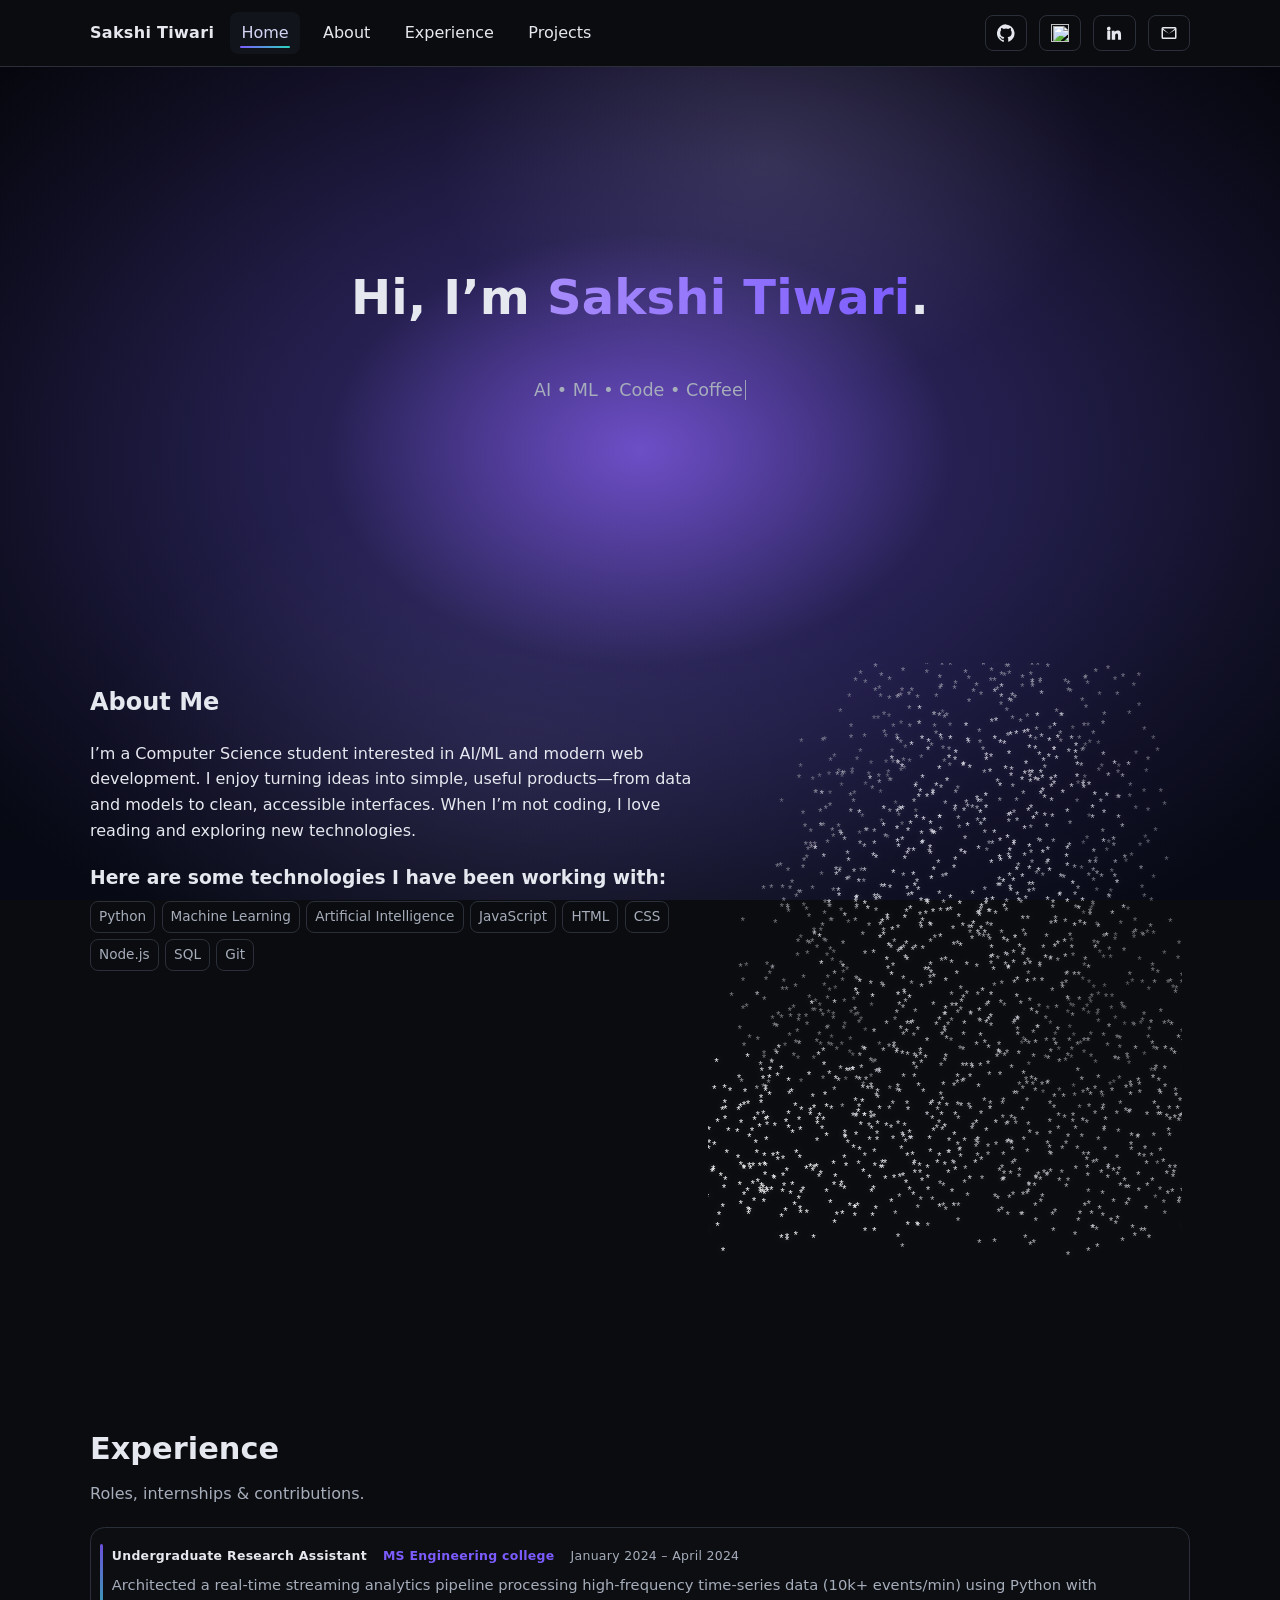
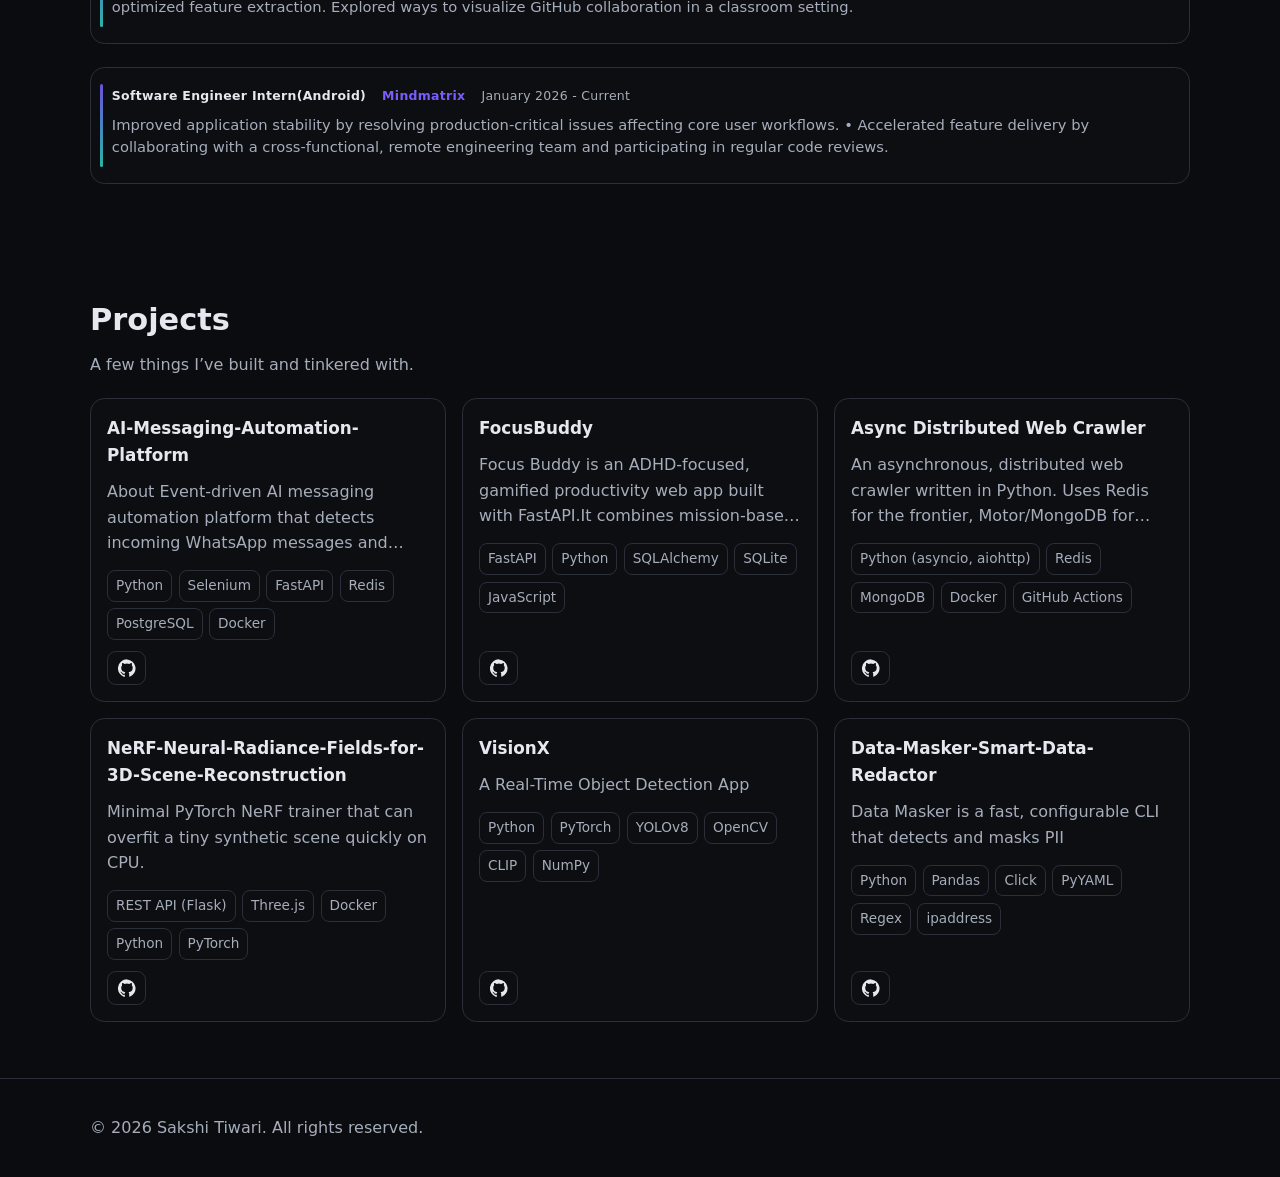
==== commit 41eac931: "Update particle silhouette and remove resume button" ====
--- a/index.html
+++ b/index.html
@@ -49,13 +49,6 @@
         </nav>
       </div>
       <nav class="nav" aria-label="Primary">
-        <a class="btn shine shimmer" href="assets/resume.pdf?v=8" target="_blank" rel="noopener" download aria-label="Resume" title="Resume">
-          <svg class="icon" viewBox="0 0 24 24" width="16" height="16" aria-hidden="true" focusable="false">
-            <path fill="none" stroke="currentColor" stroke-width="2" d="M14 2H6a2 2 0 0 0-2 2v16a2 2 0 0 0 2 2h12a2 2 0 0 0 2-2V8z" />
-            <polyline fill="none" stroke="currentColor" stroke-width="2" points="14 2 14 8 20 8" />
-          </svg>
-          <span>Resume</span>
-        </a>
         <a class="btn-icon icon-link" href="https://github.com/Sakshi8365" target="_blank" rel="noopener"
           aria-label="GitHub" title="GitHub">
           <svg class="icon" viewBox="0 0 24 24" width="18" height="18" aria-hidden="true" focusable="false">
@@ -124,10 +117,8 @@
               </ul>
             </div>
           </div>
-          <div class="about-photo">
-            <img class="about-photo-source" src="assets/download.png?v=1" alt="Photo of Sakshi Tiwari"
-              width="480" height="560" loading="eager" decoding="async" />
-            <canvas class="simulation-container photo-simulation" width="480" height="560" aria-label="Photo-based particle silhouette"></canvas>
+          <div class="about-photo" style="display: flex; align-items: center; justify-content: center; overflow: hidden;">
+            <iframe src="data/vizo-particles.html" style="width: 800px; height: 700px; border: none; background: transparent; margin-left: -150px; margin-top: -50px; overflow: hidden;" title="Vizo particles animation"></iframe>
           </div>
         </div>
       </div>
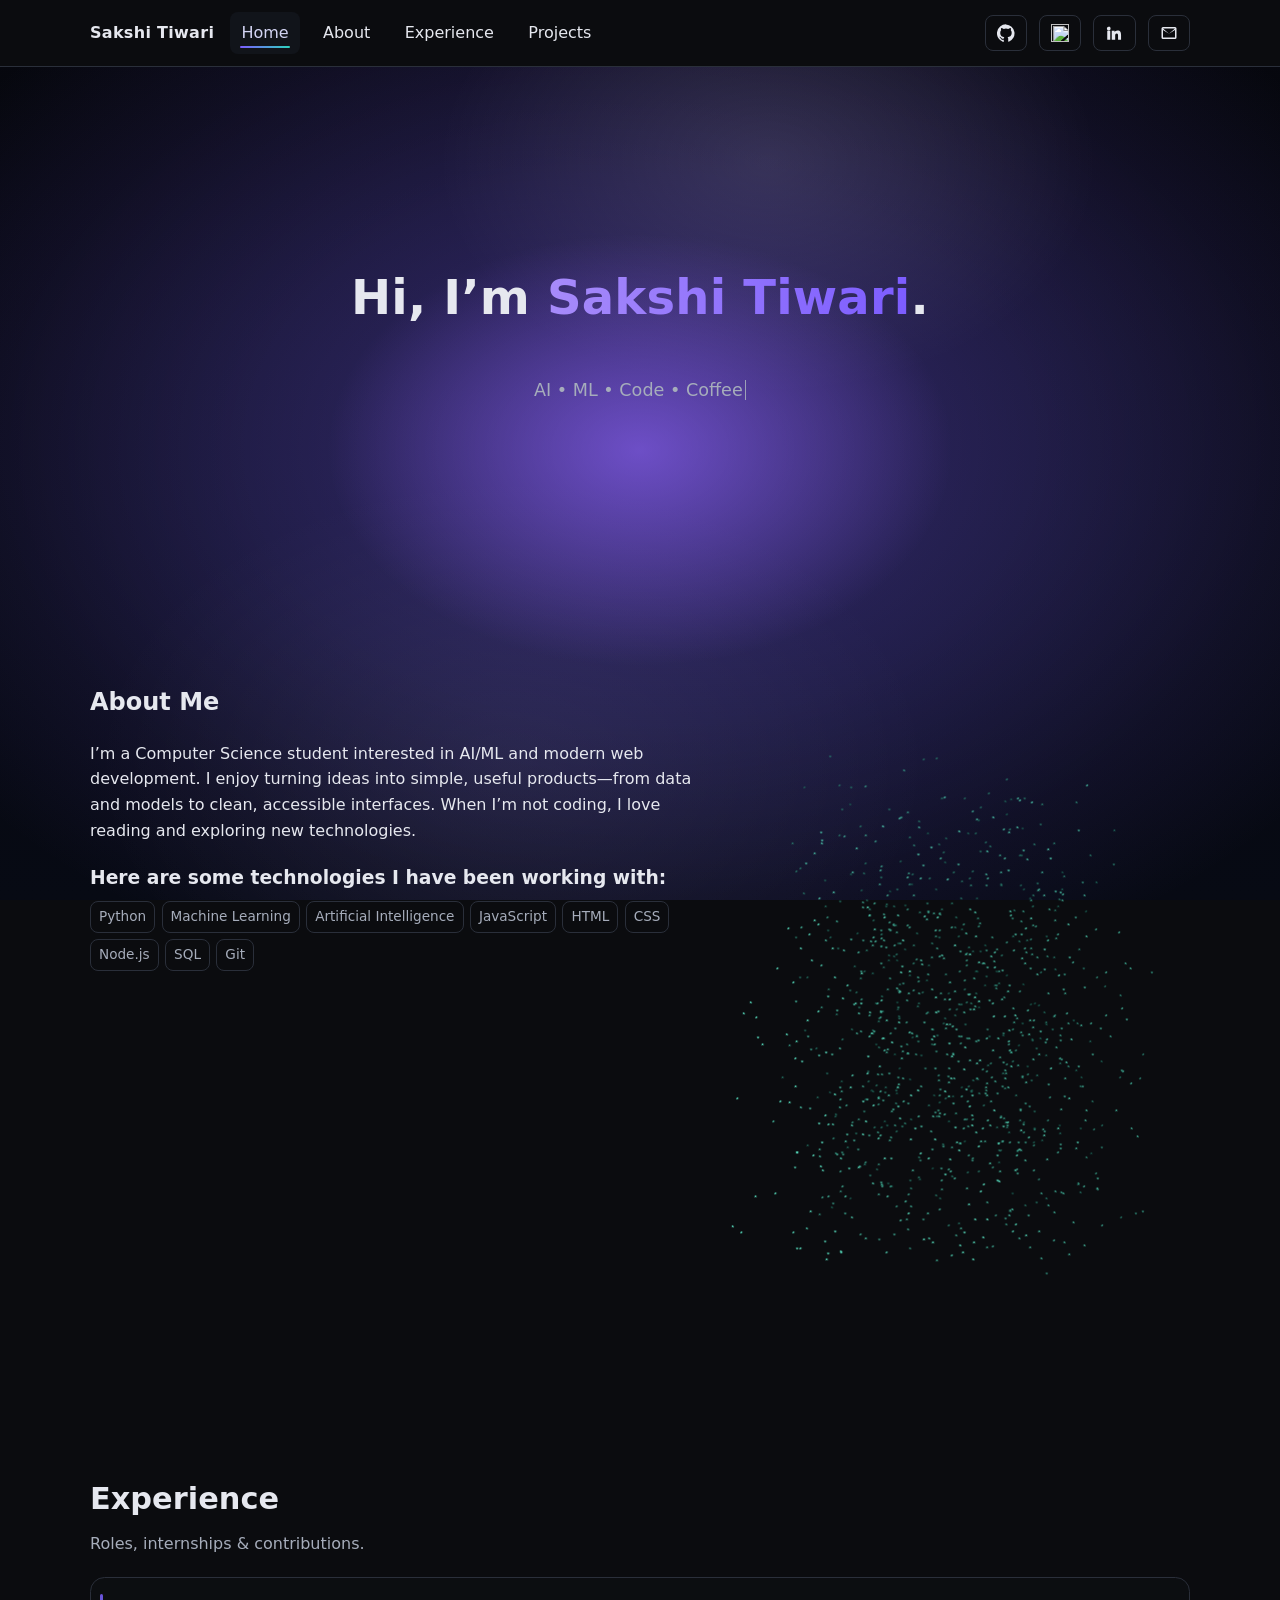
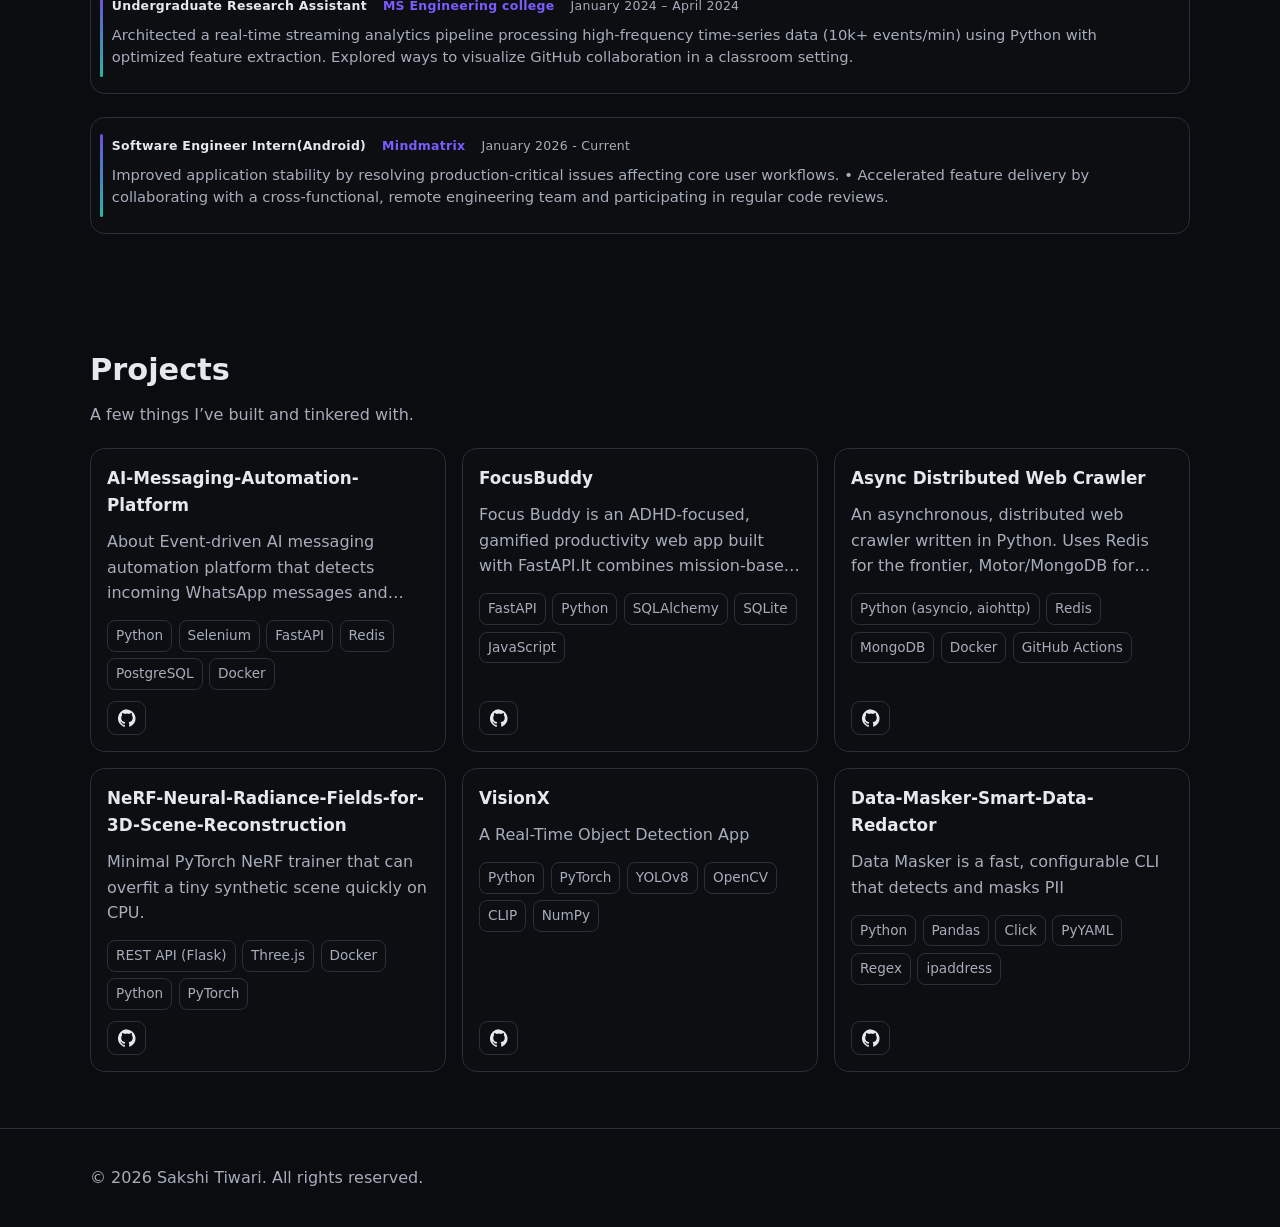
==== commit c9e93074: "Wire particle portrait component" ====
--- a/index.html
+++ b/index.html
@@ -117,8 +117,8 @@
               </ul>
             </div>
           </div>
-          <div class="about-photo" style="display: flex; align-items: center; justify-content: center; overflow: hidden;">
-            <iframe src="data/vizo-particles.html" style="width: 800px; height: 700px; border: none; background: transparent; margin-left: -150px; margin-top: -50px; overflow: hidden;" title="Vizo particles animation"></iframe>
+          <div class="about-photo" style="display: flex; align-items: center; justify-content: center; overflow: hidden; height: min(700px, 86vw);">
+            <canvas class="photo-simulation" aria-label="Particle silhouette portrait"></canvas>
           </div>
         </div>
       </div>
--- a/css/styles.css
+++ b/css/styles.css
@@ -337,31 +337,31 @@
 /* Hero */
 .hero { padding-top: 2.5rem; padding-bottom: 2rem; min-height: 60vh; display: grid; place-items: center; }
 .hero-inner { text-align: center; display: grid; gap: .9rem; justify-items: center; }
-.hero h1 { margin: 0 0 .5rem; font-size: clamp(2rem, 6vw, 3rem); letter-spacing: .2px; }
-.lead { color: var(--muted); font-size: 1.1rem; }
-.cta { display: flex; gap: .75rem; margin-top: 1.25rem; }
-.accent { color: var(--accent-2); }
-
-/* Hero particle silhouette canvas (no box treatment) */
-.simulation-container {
-  width: 100%;
-  max-width: 560px;
-  aspect-ratio: 4 / 5;
-  display: block;
-  margin: 0;
-  border: 0;
-  border-radius: 0;
-  background: transparent;
-  box-shadow: none;
-  cursor: crosshair;
-  touch-action: pan-y;
-}
-@media (pointer: fine) { .simulation-container { touch-action: none; } }
-html[data-perf="low"] .simulation-container { cursor: default; }
-@media (prefers-reduced-motion: reduce) { .simulation-container { cursor: default; } }
-
-/* Animated accent text (subtle gradient shift) */
-.accent-animated {
+.hero h1 { margin: 0 0 .5rem; font-size: clamp(2rem, 6vw, 3rem); letter-spacing: .2px; }
+.lead { color: var(--muted); font-size: 1.1rem; }
+.cta { display: flex; gap: .75rem; margin-top: 1.25rem; }
+.accent { color: var(--accent-2); }
+
+/* Hero particle silhouette canvas (no box treatment) */
+.simulation-container {
+  width: 100%;
+  max-width: 560px;
+  aspect-ratio: 4 / 5;
+  display: block;
+  margin: 0;
+  border: 0;
+  border-radius: 0;
+  background: transparent;
+  box-shadow: none;
+  cursor: crosshair;
+  touch-action: pan-y;
+}
+@media (pointer: fine) { .simulation-container { touch-action: none; } }
+html[data-perf="low"] .simulation-container { cursor: default; }
+@media (prefers-reduced-motion: reduce) { .simulation-container { cursor: default; } }
+
+/* Animated accent text (subtle gradient shift) */
+.accent-animated {
   background: linear-gradient(90deg, #a78bfa, #7c5cff, #2dd4bf);
   background-size: 200% 100%;
   -webkit-background-clip: text;
@@ -464,30 +464,30 @@
 .tags { list-style: none; padding: 0; margin: .25rem 0 0; display: flex; flex-wrap: wrap; gap: .4rem; }
 .tags li { padding: .25rem .5rem; border: 1px solid var(--border); border-radius: .5rem; font-size: .85rem; color: var(--muted); }
 
-/* About */
-.about-grid { display: grid; gap: 1rem; grid-template-columns: 1fr; align-items: start; }
+/* About */
+.about-grid { display: grid; gap: 1rem; grid-template-columns: 1fr; align-items: start; }
 @media (min-width: 800px) {
   .about-grid { grid-template-columns: 1.35fr 1fr; align-items: start; }
-}
+}
 @media (min-width: 1100px) {
   .about-grid { grid-template-columns: 1.25fr 1fr; }
-}
-
+}
+
 /* About photo styles */
 .about-photo { align-self: start; justify-self: center; width: min(560px, 100%); position: relative; perspective: 1000px; --rx: 0deg; --ry: 0deg; --mx: 50%; --my: 50%; }
-
+
 @media (min-width: 800px) { .about-photo { justify-self: end; } }
-.about-photo > img { width: 100%; height: auto; display: block; border-radius: 1rem; border: 0; box-shadow: none; background: transparent; object-fit: cover; aspect-ratio: 4/5; transform: rotateX(var(--rx)) rotateY(var(--ry)) translateZ(0); transition: transform .2s ease-out, box-shadow .25s ease; will-change: transform; }
-.about-photo-source { display: none !important; }
-.about-photo .photo-simulation { border-radius: 1rem; }
-/* Optional: make photo perfectly round by adding class .round to .about-photo */
-.about-photo.round img { border-radius: 50%; aspect-ratio: 1 / 1; }
-.about-photo::before,
-.about-photo::after {
-  content: none !important;
-}
-
-.skills-block { margin-top: 1.25rem; }
+.about-photo > img { width: 100%; height: auto; display: block; border-radius: 1rem; border: 0; box-shadow: none; background: transparent; object-fit: cover; aspect-ratio: 4/5; transform: rotateX(var(--rx)) rotateY(var(--ry)) translateZ(0); transition: transform .2s ease-out, box-shadow .25s ease; will-change: transform; }
+.about-photo-source { display: none !important; }
+.about-photo .photo-simulation { width: 100%; height: 100%; display: block; border-radius: 1rem; background: transparent; }
+/* Optional: make photo perfectly round by adding class .round to .about-photo */
+.about-photo.round img { border-radius: 50%; aspect-ratio: 1 / 1; }
+.about-photo::before,
+.about-photo::after {
+  content: none !important;
+}
+
+.skills-block { margin-top: 1.25rem; }
 .skills-block h3 { margin: 0 0 .5rem; }
 
 /* Contact */
